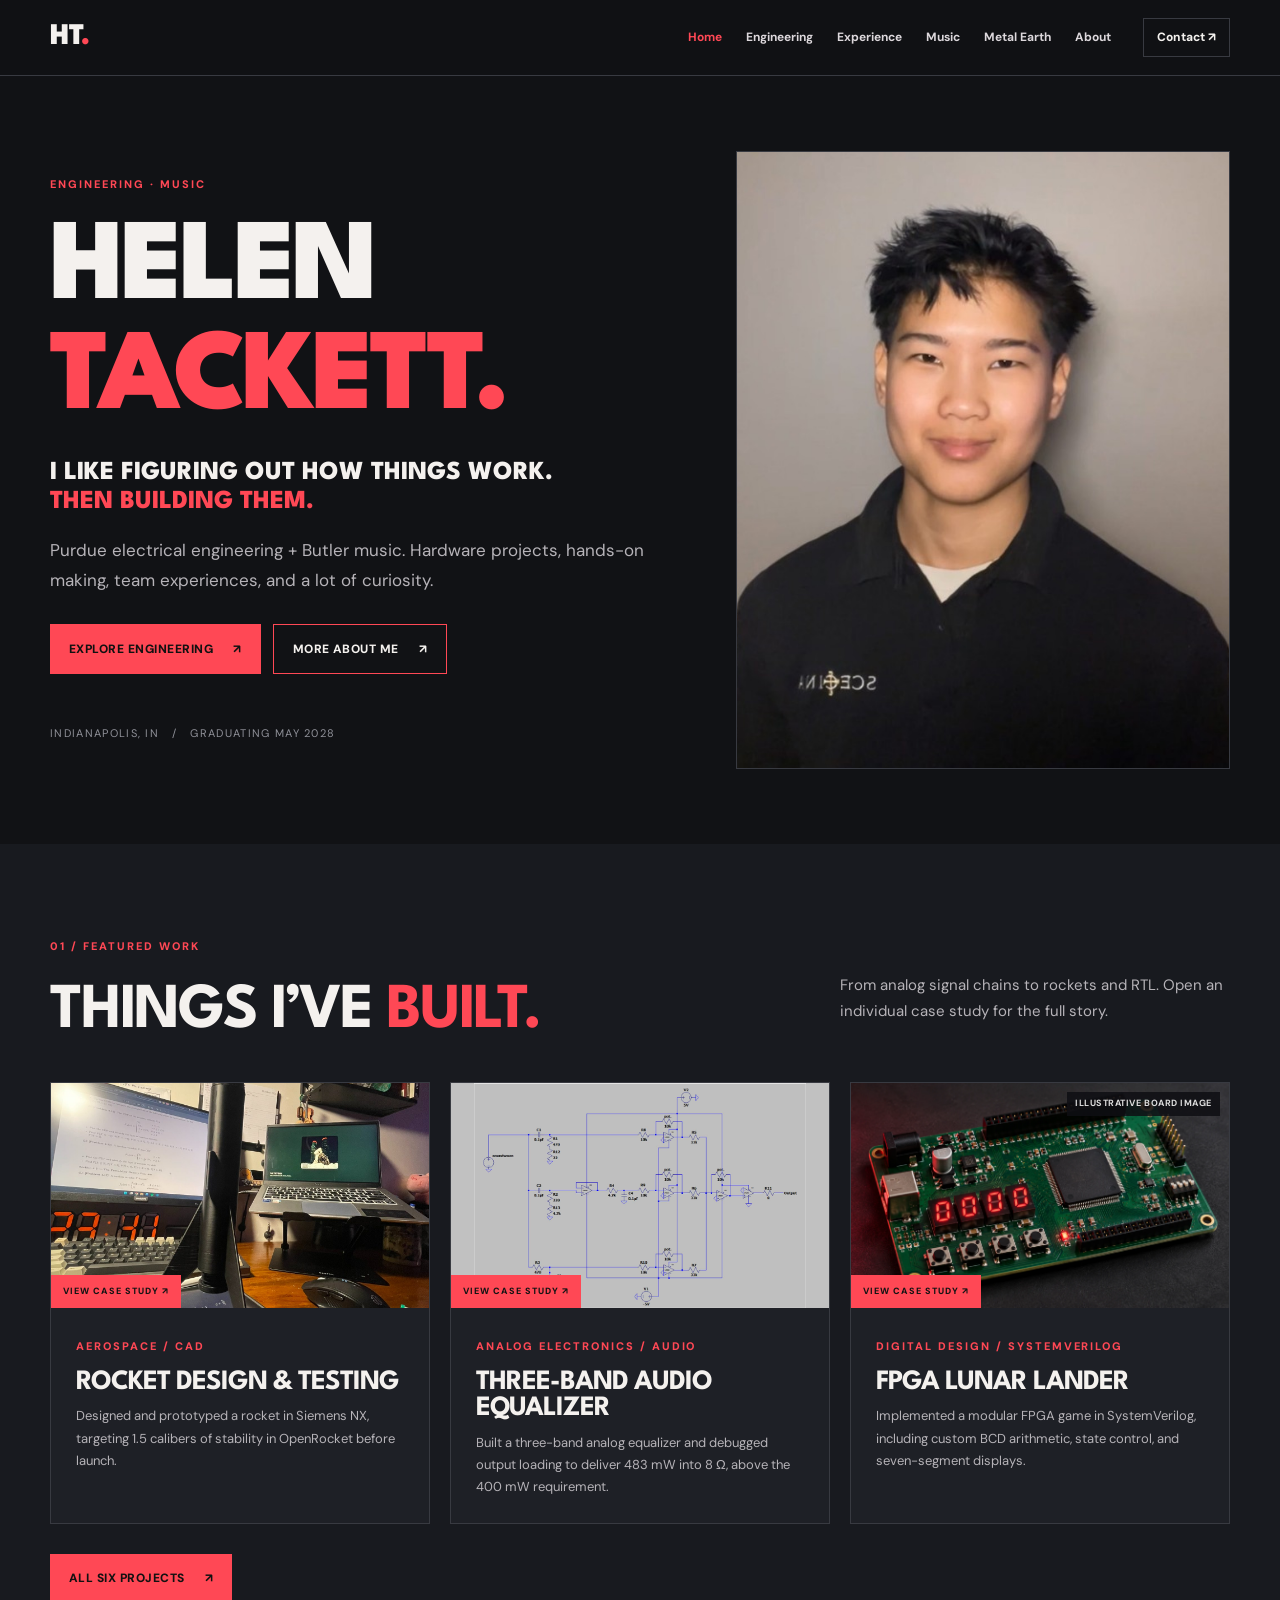
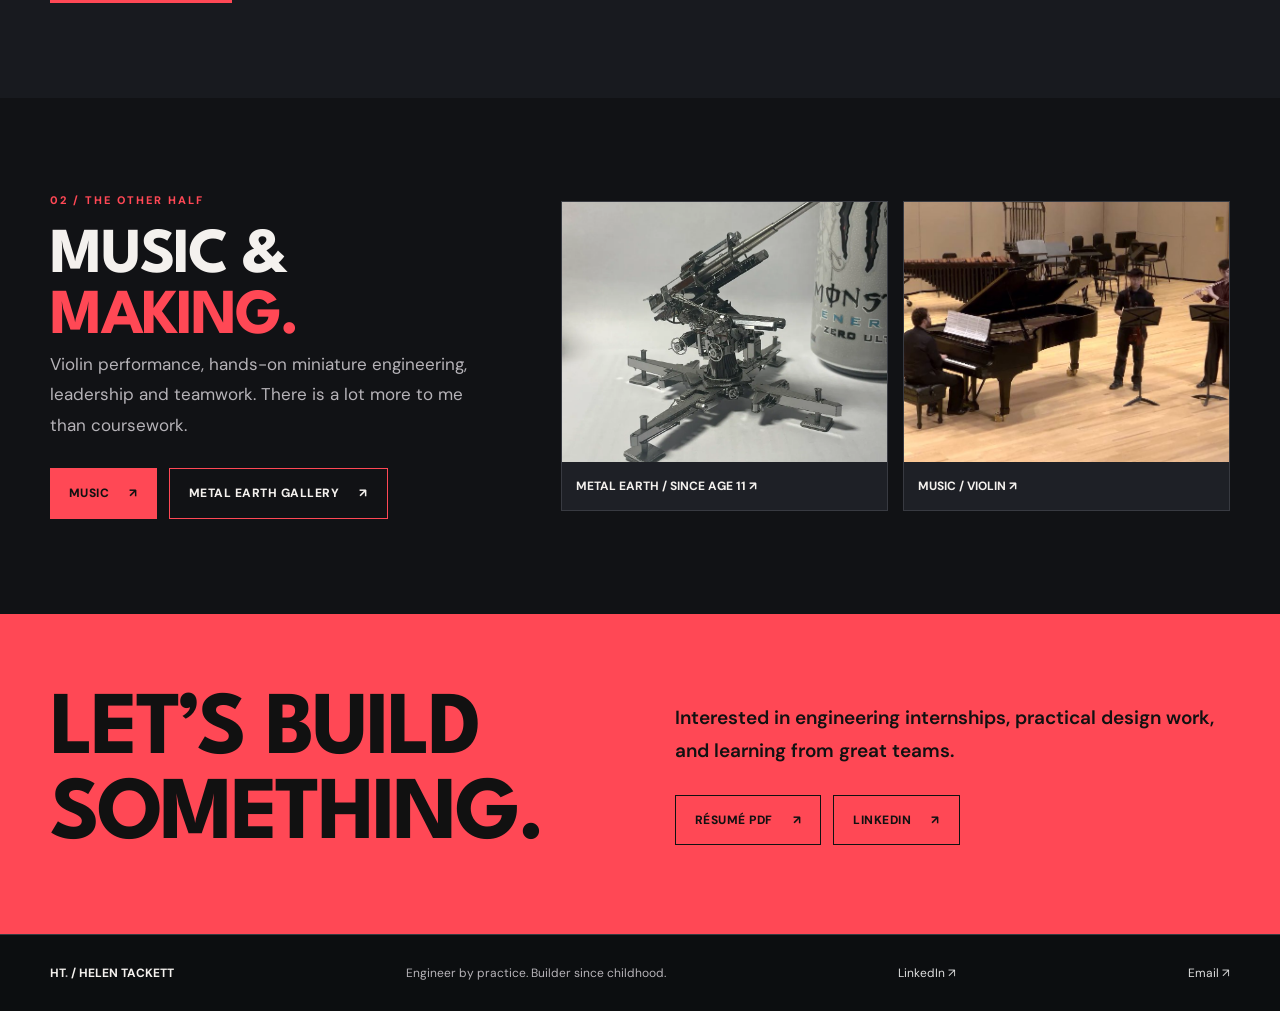
==== index.html @ 05b217dc "g" ====
<!DOCTYPE html>
<html lang="en"><head><meta charset="utf-8"/><meta content="width=device-width,initial-scale=1" name="viewport"/><meta content="#111215" name="theme-color"/><meta content="Engineering, music, and hands-on builds by Helen Tackett." name="description"/><title>Engineering &amp; Music · Helen Tackett</title><link href="assets/favicon.svg" rel="icon"/><link href="site-v9.css" rel="stylesheet"/><script defer="" src="site-v9.js"></script></head><body><a class="skip" href="#main">Skip to content</a><header class="site-header"><div class="wrap nav-row"><a class="logo" href="index.html">HT<span>.</span></a><button aria-controls="main-nav" aria-expanded="false" class="mobile-menu" type="button">Menu <span>☰</span></button><nav aria-label="Main navigation" id="main-nav"><a aria-current="page" href="index.html">Home</a><a href="projects.html">Engineering</a><a href="experience.html">Experience</a><a href="music.html">Music</a><a href="metal-earth.html">Metal Earth</a><a href="about.html">About</a></nav><a class="nav-contact" href="mailto:hftackett@gmail.com">Contact ↗</a></div></header><main id="main"><section class="hero wrap"><div><p class="kicker">ENGINEERING · MUSIC</p><h1>HELEN<br/><span>TACKETT.</span></h1><p class="hero-lede">I LIKE FIGURING OUT HOW THINGS WORK. <span>THEN BUILDING THEM.</span></p><p class="lede">Purdue electrical engineering + Butler music. Hardware projects, hands-on making, team experiences, and a lot of curiosity.</p><div class="actions"><a class="btn btn-red" href="projects.html">Explore engineering <span>↗</span></a><a class="btn btn-outline" href="about.html">More about me <span>↗</span></a></div><div class="hero-micro">INDIANAPOLIS, IN   /   GRADUATING MAY 2028</div></div><div class="hero-photo"><img alt="Portrait of Helen Tackett" loading="lazy" src="assets/portrait-v8.jpg"/></div></section><section class="section-toned"><div class="wrap section-pad"><p class="kicker">01 / FEATURED WORK</p><div class="split-heading"><h2>THINGS I’VE <span>BUILT.</span></h2><p>From analog signal chains to rockets and RTL. Open an individual case study for the full story.</p></div><div class="card-grid"><a class="project-card" href="projects/rocket.html"><div class="card-media"><img alt="Rocket design &amp; testing" loading="lazy" src="assets/rocket.jpg"/><span class="card-index">VIEW CASE STUDY ↗</span></div><div class="card-copy"><span class="eyebrow red">AEROSPACE / CAD</span><h3>Rocket design &amp; testing</h3><p>Designed and prototyped a rocket in Siemens NX, targeting 1.5 calibers of stability in OpenRocket before launch.</p></div></a><a class="project-card" href="projects/equalizer.html"><div class="card-media"><img alt="Three-band audio equalizer" loading="lazy" src="assets/equalizer-schematic.jpg"/><span class="card-index">VIEW CASE STUDY ↗</span></div><div class="card-copy"><span class="eyebrow red">ANALOG ELECTRONICS / AUDIO</span><h3>Three-band audio equalizer</h3><p>Built a three-band analog equalizer and debugged output loading to deliver 483 mW into 8 Ω, above the 400 mW requirement.</p></div></a><a class="project-card" href="projects/fpga.html"><div class="card-media"><img alt="Representative FPGA development board with seven-segment displays (illustrative image)" loading="lazy" src="assets/fpga-board-illustrative.webp"/><span class="image-credit">ILLUSTRATIVE BOARD IMAGE</span><span class="card-index">VIEW CASE STUDY ↗</span></div><div class="card-copy"><span class="eyebrow red">DIGITAL DESIGN / SYSTEMVERILOG</span><h3>FPGA Lunar Lander</h3><p>Implemented a modular FPGA game in SystemVerilog, including custom BCD arithmetic, state control, and seven-segment displays.</p></div></a></div><div class="section-cta"><a class="btn btn-red" href="projects.html">All six projects <span>↗</span></a></div></div></section><section class="wrap section-pad"><div class="section-grid"><div><p class="kicker">02 / THE OTHER HALF</p><h2>MUSIC &amp;<br/><span>MAKING.</span></h2><p class="lede">Violin performance, hands-on miniature engineering, leadership and teamwork. There is a lot more to me than coursework.</p><div class="actions"><a class="btn btn-red" href="music.html">Music <span>↗</span></a><a class="btn btn-outline" href="metal-earth.html">Metal Earth gallery <span>↗</span></a></div></div><div class="mini-tiles"><a href="metal-earth.html"><img alt="German Flak 88 miniature model" loading="lazy" src="assets/metal-earth/17.webp"/><strong>METAL EARTH / SINCE AGE 11 ↗</strong></a><a href="music.html"><img alt="Chamber music performance" loading="lazy" src="assets/chamber-music.jpg"/><strong>MUSIC / VIOLIN ↗</strong></a></div></div></section><section class="red-band"><div class="wrap red-band-inner"><h2>LET’S BUILD<br/>SOMETHING.</h2><div><p>Interested in engineering internships, practical design work, and learning from great teams.</p><div class="actions"><a class="btn btn-outline" href="assets/docs/helen-tackett-resume.pdf">Résumé PDF <span>↗</span></a><a class="btn btn-outline" href="https://www.linkedin.com/in/helen-tackett">LinkedIn <span>↗</span></a></div></div></div></section></main><footer class="footer"><div class="wrap footer-grid"><strong>HT<span class="red">.</span> / HELEN TACKETT</strong><span>Engineer by practice. Builder since childhood.</span><a href="https://www.linkedin.com/in/helen-tackett" rel="noopener" target="_blank">LinkedIn ↗</a><a href="mailto:hftackett@gmail.com">Email ↗</a></div></footer><dialog aria-label="Enlarged photograph" class="lightbox"><button aria-label="Close enlarged image" class="lightbox-close" type="button">✕</button><img alt=""/><p></p></dialog></body></html>
---- site-v9.css ----
@import url('https://fonts.googleapis.com/css2?family=DM+Sans:wght@400;500;600;700;800&family=League+Spartan:wght@600;700;800;900&display=swap');
:root{--bg:#111215;--panel:#1e2026;--panel2:#17191d;--ink:#f4f1ee;--muted:#b6b3b8;--line:#383a41;--red:#ff4855;--head:'League Spartan',Impact,'Arial Black',sans-serif;--body:'DM Sans',Arial,sans-serif;color-scheme:dark}
*{box-sizing:border-box}html{scroll-behavior:smooth;scroll-padding-top:88px}body{background:var(--bg);color:var(--ink);font:400 15px/1.7 var(--body);margin:0}button,a{font:inherit}a{color:inherit}a:focus-visible,button:focus-visible,img[data-zoom]:focus-visible{outline:2px solid var(--red);outline-offset:4px}img{max-width:100%;display:block}.wrap{width:min(1180px,calc(100% - 64px));margin:auto}.skip{position:absolute;top:-100px;left:16px;padding:12px;background:var(--red);color:#111;z-index:90}.skip:focus{top:12px}.site-header{background:#111215ed;backdrop-filter:blur(12px);border-bottom:1px solid var(--line);position:sticky;top:0;z-index:50}.nav-row{height:75px;display:flex;align-items:center;gap:32px}.logo{font:900 30px/.9 var(--head);text-decoration:none;letter-spacing:-.05em}.logo span,.red,h1 span,h2 span,.hero-lede span{color:var(--red)}nav{display:flex;gap:24px;margin-left:auto;align-items:center}nav a{font-size:12px;font-weight:700;text-decoration:none;color:#ddd8dc}nav a:hover,nav a[aria-current]{color:var(--red)}.nav-contact{font-size:12px;font-weight:800;text-decoration:none;border:1px solid var(--line);padding:8px 13px}.mobile-menu{display:none}.section-pad{padding-top:95px;padding-bottom:95px}.section-toned{background:#181a1f}.kicker,.eyebrow{color:var(--red);font-size:11px;font-weight:800;letter-spacing:.18em;line-height:1.3}.kicker{margin:0 0 20px}h1,h2,h3{font-family:var(--head);line-height:.95;letter-spacing:-.035em;margin:0;text-transform:uppercase}h1{font-size:clamp(76px,9vw,145px);font-weight:900}h2{font-size:clamp(47px,5vw,75px)}h3{font-size:26px}p{margin:0 0 18px}.lede{font-size:17px;line-height:1.8;color:var(--muted);max-width:640px}.hero{min-height:690px;display:grid;grid-template-columns:1.05fr .83fr;align-items:center;gap:60px;padding-top:75px;padding-bottom:75px}.hero h1{margin:25px 0 24px}.hero-lede{font:800 26px/1.11 var(--head);max-width:540px}.hero-photo{aspect-ratio:4/5;max-height:640px;overflow:hidden;border:1px solid var(--line);background:#25272c}.hero-photo img{width:100%;height:100%;object-fit:cover}.hero-micro{color:#8f9098;font-size:11px;letter-spacing:.12em;margin-top:50px}.actions{display:flex;flex-wrap:wrap;gap:12px;margin-top:28px}.btn{display:inline-flex;gap:20px;align-items:center;justify-content:space-between;text-decoration:none;font-weight:800;font-size:12px;padding:14px 19px;text-transform:uppercase;letter-spacing:.04em;transition:transform .2s}.btn:hover{transform:translateY(-3px)}.btn-red{background:var(--red);color:#111}.btn-outline{border:1px solid var(--red);color:var(--ink)}.split-heading{display:flex;align-items:end;justify-content:space-between;gap:40px;margin-bottom:40px}.split-heading p{max-width:390px;color:var(--muted)}.card-grid{display:grid;grid-template-columns:repeat(3,minmax(0,1fr));gap:20px}.project-card{text-decoration:none;border:1px solid var(--line);background:var(--panel);display:flex;flex-direction:column;min-width:0;transition:transform .2s,border-color .2s}.project-card:hover{transform:translateY(-4px);border-color:var(--red)}.card-media{position:relative;height:225px;background:#2b2d32;overflow:hidden}.card-media img{width:100%;height:100%;object-fit:cover}.project-card[href*="equalizer"] img{object-fit:contain;background:#c1c1c1}.card-index{position:absolute;bottom:0;left:0;background:var(--red);color:#141414;font-weight:800;font-size:9px;letter-spacing:.12em;padding:9px 12px}.card-copy{padding:25px;flex:1}.card-copy h3{font-size:28px;margin:10px 0}.card-copy p{font-size:13px;color:var(--muted);margin:0}.abstract-circuit{height:100%;display:grid;place-content:center;text-align:center;font:900 46px/.95 var(--head);letter-spacing:.1em;color:#ff4855;background:repeating-linear-gradient(45deg,#29292f,#29292f 12px,#24242a 12px,#24242a 24px)}.section-cta{margin-top:30px}.section-grid{display:grid;grid-template-columns:.8fr 1.2fr;gap:65px;align-items:center}.mini-tiles{display:grid;grid-template-columns:1fr 1fr;gap:15px}.mini-tiles a{background:var(--panel);text-decoration:none;border:1px solid var(--line)}.mini-tiles img{width:100%;height:260px;object-fit:cover}.mini-tiles strong{font-size:12px;padding:14px;display:block}.red-band{background:var(--red);color:#111}.red-band h2{font-size:clamp(60px,7vw,110px)}.red-band-inner{display:grid;grid-template-columns:1fr 1fr;align-items:center;gap:70px;padding:75px 0}.red-band .btn-outline{border-color:#111;color:#111}.red-band p{font-size:19px;font-weight:600}.footer{border-top:1px solid var(--line);background:#0c0e10;padding:28px 0}.footer-grid{display:flex;justify-content:space-between;gap:20px;flex-wrap:wrap;align-items:center;font-size:12px}.footer-grid a{text-decoration:none;color:#ddd}.footer-grid span{color:var(--muted)}.page-intro{padding-bottom:55px}.page-intro h1{margin:15px 0 20px}.two-col{display:grid;grid-template-columns:1fr 1fr;gap:75px}.experience-item{padding:24px 0;border-bottom:1px solid var(--line)}.experience-item span{font-size:11px;color:var(--red);font-weight:800}.experience-item h3{margin:12px 0}.experience-item p{color:var(--muted)}.edu{border:1px solid var(--line);padding:35px;align-self:start;background:var(--panel)}.edu-item{border-bottom:1px solid var(--line);padding:25px 0}.edu-item strong{font-size:14px}.edu-item p{margin:8px 0 2px}.edu-item span{color:var(--muted);font-size:12px}.gallery{display:grid;gap:18px;margin-top:32px}.gallery.four{grid-template-columns:repeat(4,minmax(0,1fr))}.gallery.two{grid-template-columns:repeat(2,minmax(0,1fr))}.gallery figure{margin:0;border:1px solid var(--line);background:var(--panel)}.gallery img{width:100%;height:250px;object-fit:cover}.gallery.four img{height:200px}.gallery figcaption{padding:14px;font-size:13px}.wide-photo{width:100%;height:520px;object-fit:cover}.about-portrait{width:100%;max-height:660px;object-fit:cover}.case-intro h1{font-size:clamp(48px,6.5vw,100px);margin:20px 0}.back-link,.bottom-nav a{font-size:12px;text-decoration:none;color:var(--muted);font-weight:800}.case-layout{display:grid;grid-template-columns:1.05fr .9fr;gap:65px;padding-bottom:110px}.case-cover{margin:0;border:1px solid var(--line);background:#25262a;overflow:hidden;min-height:350px}.case-cover img{width:100%;max-height:700px;object-fit:contain}.case-aside h2{font-size:55px}.fact-list{padding-left:23px;margin:32px 0}.fact-list li{margin:0 0 20px;color:#d1ced2;padding-left:6px}.resources-title{font-size:17px;margin:40px 0 15px}.resources{display:flex;flex-direction:column;gap:8px}.resource{display:flex;justify-content:space-between;gap:12px;text-decoration:none;padding:12px 15px;background:#2c2a30;font-size:12px;font-weight:700;border-left:3px solid var(--red)}.resource:hover{background:#433139}.figure-grid{display:grid;grid-template-columns:1fr 1fr;gap:15px;margin-top:20px}.detail-figure{margin:0;background:var(--panel);border:1px solid var(--line)}.detail-figure img{width:100%;height:230px;object-fit:contain}.detail-figure figcaption{font-size:12px;padding:12px}.case-video{margin-top:35px}.case-video h2{font-size:32px;margin-bottom:15px}.case-video video{width:100%;max-height:500px}.bottom-nav{display:flex;justify-content:space-between;border-top:1px solid var(--line);padding:25px 0 65px}.metal-note{color:#a7a7ac;font-size:12px;max-width:700px;border-left:3px solid var(--red);padding-left:16px;margin-top:34px}.metal-grid{display:grid;grid-template-columns:repeat(3,minmax(0,1fr));gap:20px}.metal-card{margin:0;background:var(--panel);border:1px solid var(--line);overflow:hidden}.metal-card.favorite{border-color:var(--red)}.metal-card img{width:100%;height:330px;object-fit:cover;object-position:center}.metal-card figcaption{display:flex;flex-direction:column;gap:7px;padding:17px}.metal-card strong{font:800 23px/.98 var(--head);text-transform:uppercase}.metal-card small{color:var(--red);font-size:10px;font-weight:800;letter-spacing:.05em}.metal-card figcaption a,.metal-card figcaption span{font-size:11px;color:var(--muted);text-decoration:none}.favorite-section{display:grid;grid-template-columns:.8fr 1.2fr;gap:55px;align-items:center}.fav-pair{display:grid;grid-template-columns:1fr 1fr;gap:12px}.fav-pair img{height:440px;width:100%;object-fit:cover}.text-link{color:var(--red);font-weight:700;text-decoration:none}.lightbox{padding:22px;border:1px solid var(--line);background:#18191d;color:white;max-width:min(90vw,1300px);max-height:94vh}.lightbox::backdrop{background:#000c}.lightbox img{max-height:78vh;max-width:85vw;object-fit:contain}.lightbox p{font-size:12px;margin:12px 0 0}.lightbox-close{position:absolute;right:2px;top:2px;background:var(--red);color:#111;border:0;padding:4px 12px;cursor:pointer}img[data-zoom]{cursor:zoom-in}
@media(max-width:1000px){.card-grid,.metal-grid{grid-template-columns:repeat(2,minmax(0,1fr))}.hero{gap:30px}.gallery.four{grid-template-columns:repeat(2,1fr)}nav{gap:12px}}
@media(max-width:760px){.wrap{width:calc(100% - 38px)}.nav-row{height:67px}.mobile-menu{display:block;margin-left:auto;color:#fff;background:none;border:1px solid var(--line);padding:7px 11px;font-size:12px}.nav-contact{display:none}nav{display:none;position:absolute;top:67px;left:0;right:0;background:#1a1b21;padding:25px;flex-direction:column;align-items:flex-start;gap:18px;border-bottom:1px solid var(--line)}nav.is-open{display:flex}.hero,.two-col,.section-grid,.red-band-inner,.case-layout,.favorite-section{grid-template-columns:1fr}.hero{padding-top:55px}.hero-photo{max-height:530px}.section-pad{padding-top:70px;padding-bottom:70px}.split-heading{display:block}.split-heading p{margin-top:20px}.hero h1{font-size:clamp(75px,15vw,120px)}h1{font-size:clamp(62px,13vw,100px)}.case-intro h1{font-size:clamp(48px,10vw,75px)}.case-layout{gap:35px}.gallery img{height:210px}.mini-tiles img{height:220px}}
@media(max-width:540px){.card-grid,.metal-grid,.gallery.two,.gallery.four,.mini-tiles,.figure-grid{grid-template-columns:1fr}.hero-lede{font-size:24px}.metal-card img{height:360px}.fav-pair img{height:300px}.fav-pair{grid-template-columns:1fr 1fr}.page-intro h1{font-size:clamp(50px,12vw,78px)}}
@media(prefers-reduced-motion:reduce){*,*:before,*:after{scroll-behavior:auto!important;transition:none!important}}

/* Version 10: representative FPGA image and caption */
.card-media .image-credit {position:absolute;right:9px;top:9px;background:rgba(14,15,19,.86);color:#ddd;font:700 9px/1.3 var(--body);letter-spacing:.06em;padding:6px 8px;}
.illustrative-note {color:#a9a4ab;font-size:11px;margin-top:8px;}
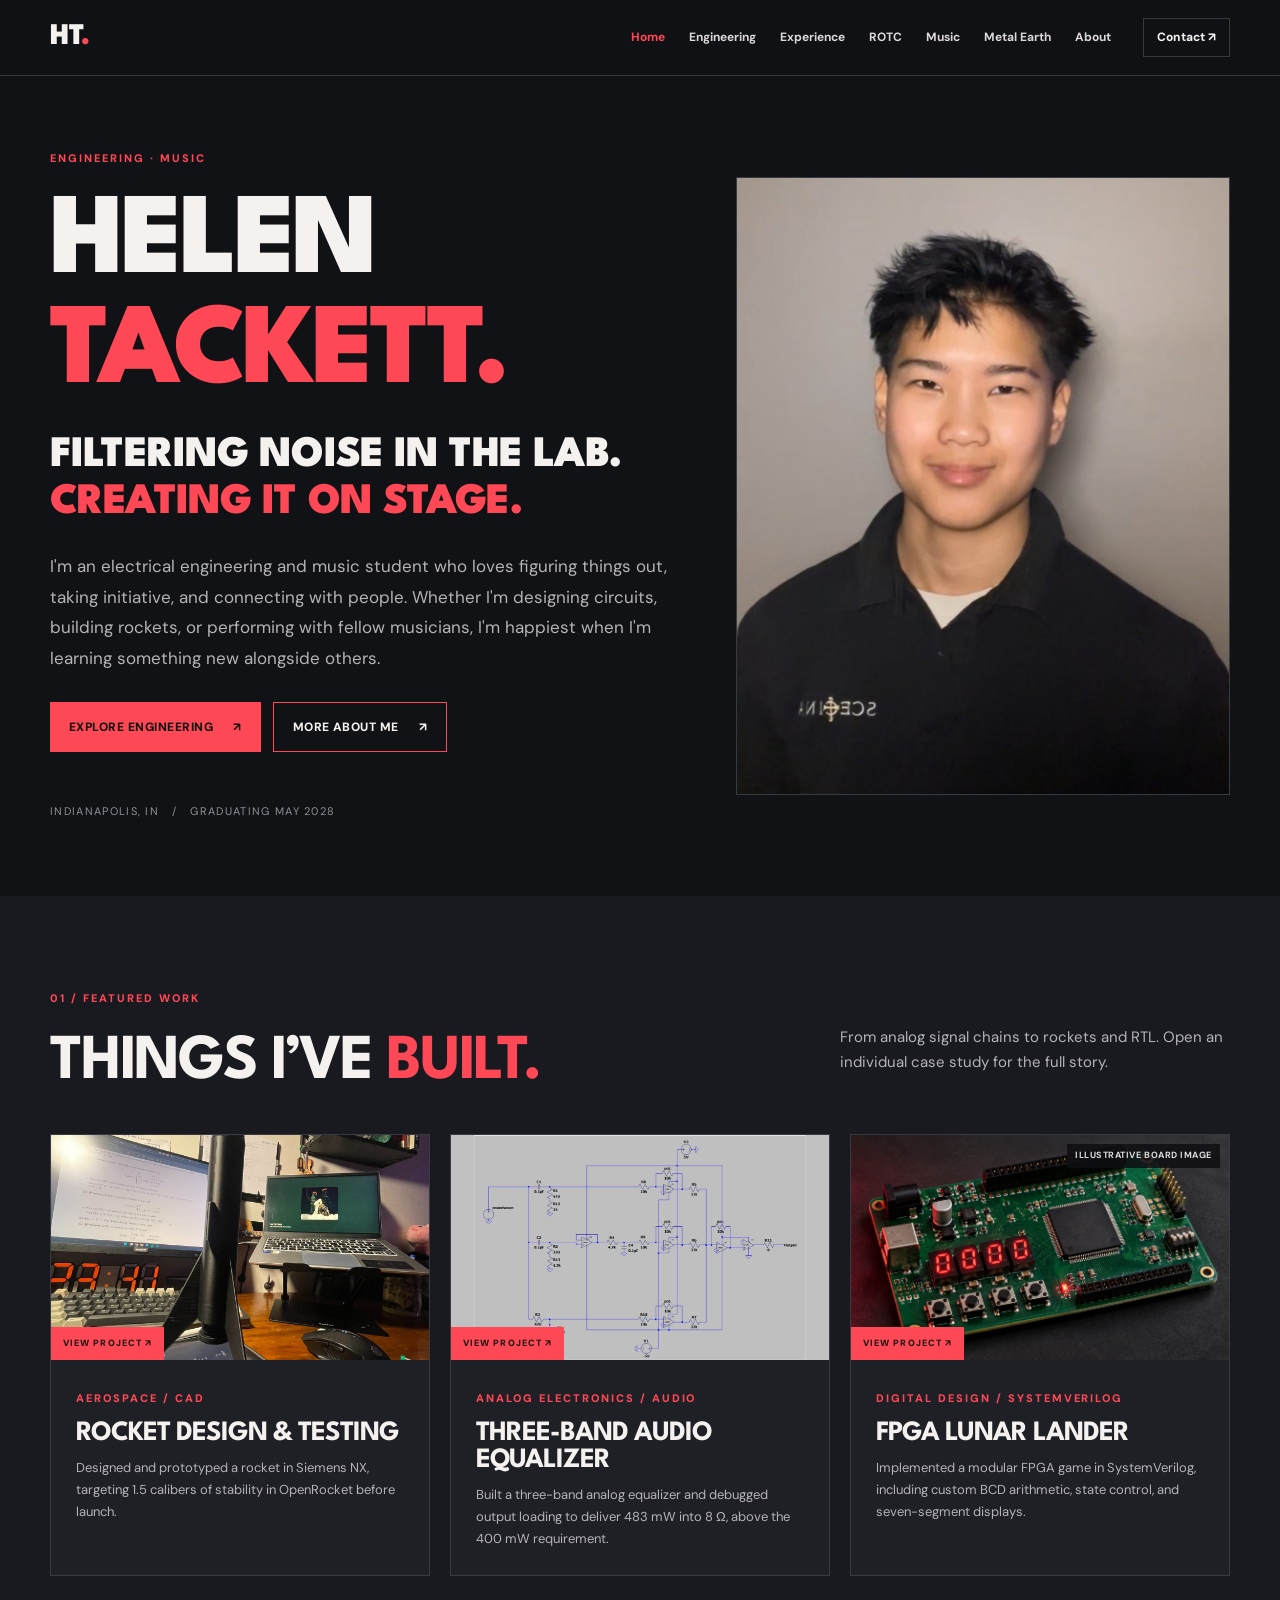
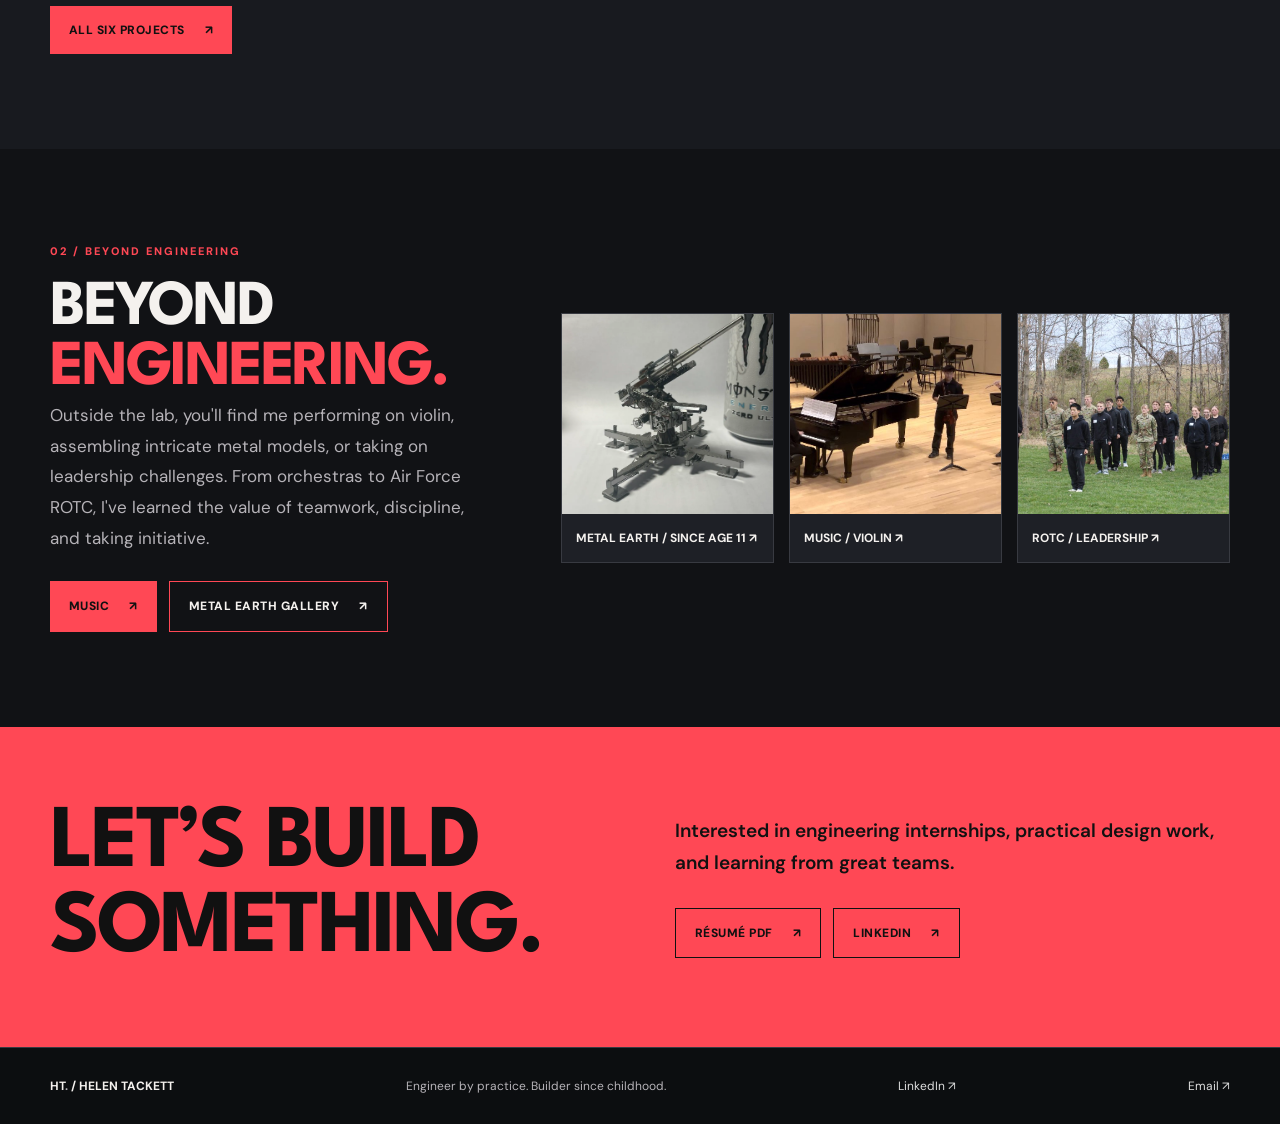
==== commit 471f6da6: "rotc" ====
--- a/index.html
+++ b/index.html
@@ -1,2 +1,11 @@
 <!DOCTYPE html>
-<html lang="en"><head><meta charset="utf-8"/><meta content="width=device-width,initial-scale=1" name="viewport"/><meta content="#111215" name="theme-color"/><meta content="Engineering, music, and hands-on builds by Helen Tackett." name="description"/><title>Engineering &amp; Music · Helen Tackett</title><link href="assets/favicon.svg" rel="icon"/><link href="site-v9.css" rel="stylesheet"/><script defer="" src="site-v9.js"></script></head><body><a class="skip" href="#main">Skip to content</a><header class="site-header"><div class="wrap nav-row"><a class="logo" href="index.html">HT<span>.</span></a><button aria-controls="main-nav" aria-expanded="false" class="mobile-menu" type="button">Menu <span>☰</span></button><nav aria-label="Main navigation" id="main-nav"><a aria-current="page" href="index.html">Home</a><a href="projects.html">Engineering</a><a href="experience.html">Experience</a><a href="music.html">Music</a><a href="metal-earth.html">Metal Earth</a><a href="about.html">About</a></nav><a class="nav-contact" href="mailto:hftackett@gmail.com">Contact ↗</a></div></header><main id="main"><section class="hero wrap"><div><p class="kicker">ENGINEERING · MUSIC</p><h1>HELEN<br/><span>TACKETT.</span></h1><p class="hero-lede">I LIKE FIGURING OUT HOW THINGS WORK. <span>THEN BUILDING THEM.</span></p><p class="lede">Purdue electrical engineering + Butler music. Hardware projects, hands-on making, team experiences, and a lot of curiosity.</p><div class="actions"><a class="btn btn-red" href="projects.html">Explore engineering <span>↗</span></a><a class="btn btn-outline" href="about.html">More about me <span>↗</span></a></div><div class="hero-micro">INDIANAPOLIS, IN   /   GRADUATING MAY 2028</div></div><div class="hero-photo"><img alt="Portrait of Helen Tackett" loading="lazy" src="assets/portrait-v8.jpg"/></div></section><section class="section-toned"><div class="wrap section-pad"><p class="kicker">01 / FEATURED WORK</p><div class="split-heading"><h2>THINGS I’VE <span>BUILT.</span></h2><p>From analog signal chains to rockets and RTL. Open an individual case study for the full story.</p></div><div class="card-grid"><a class="project-card" href="projects/rocket.html"><div class="card-media"><img alt="Rocket design &amp; testing" loading="lazy" src="assets/rocket.jpg"/><span class="card-index">VIEW CASE STUDY ↗</span></div><div class="card-copy"><span class="eyebrow red">AEROSPACE / CAD</span><h3>Rocket design &amp; testing</h3><p>Designed and prototyped a rocket in Siemens NX, targeting 1.5 calibers of stability in OpenRocket before launch.</p></div></a><a class="project-card" href="projects/equalizer.html"><div class="card-media"><img alt="Three-band audio equalizer" loading="lazy" src="assets/equalizer-schematic.jpg"/><span class="card-index">VIEW CASE STUDY ↗</span></div><div class="card-copy"><span class="eyebrow red">ANALOG ELECTRONICS / AUDIO</span><h3>Three-band audio equalizer</h3><p>Built a three-band analog equalizer and debugged output loading to deliver 483 mW into 8 Ω, above the 400 mW requirement.</p></div></a><a class="project-card" href="projects/fpga.html"><div class="card-media"><img alt="Representative FPGA development board with seven-segment displays (illustrative image)" loading="lazy" src="assets/fpga-board-illustrative.webp"/><span class="image-credit">ILLUSTRATIVE BOARD IMAGE</span><span class="card-index">VIEW CASE STUDY ↗</span></div><div class="card-copy"><span class="eyebrow red">DIGITAL DESIGN / SYSTEMVERILOG</span><h3>FPGA Lunar Lander</h3><p>Implemented a modular FPGA game in SystemVerilog, including custom BCD arithmetic, state control, and seven-segment displays.</p></div></a></div><div class="section-cta"><a class="btn btn-red" href="projects.html">All six projects <span>↗</span></a></div></div></section><section class="wrap section-pad"><div class="section-grid"><div><p class="kicker">02 / THE OTHER HALF</p><h2>MUSIC &amp;<br/><span>MAKING.</span></h2><p class="lede">Violin performance, hands-on miniature engineering, leadership and teamwork. There is a lot more to me than coursework.</p><div class="actions"><a class="btn btn-red" href="music.html">Music <span>↗</span></a><a class="btn btn-outline" href="metal-earth.html">Metal Earth gallery <span>↗</span></a></div></div><div class="mini-tiles"><a href="metal-earth.html"><img alt="German Flak 88 miniature model" loading="lazy" src="assets/metal-earth/17.webp"/><strong>METAL EARTH / SINCE AGE 11 ↗</strong></a><a href="music.html"><img alt="Chamber music performance" loading="lazy" src="assets/chamber-music.jpg"/><strong>MUSIC / VIOLIN ↗</strong></a></div></div></section><section class="red-band"><div class="wrap red-band-inner"><h2>LET’S BUILD<br/>SOMETHING.</h2><div><p>Interested in engineering internships, practical design work, and learning from great teams.</p><div class="actions"><a class="btn btn-outline" href="assets/docs/helen-tackett-resume.pdf">Résumé PDF <span>↗</span></a><a class="btn btn-outline" href="https://www.linkedin.com/in/helen-tackett">LinkedIn <span>↗</span></a></div></div></div></section></main><footer class="footer"><div class="wrap footer-grid"><strong>HT<span class="red">.</span> / HELEN TACKETT</strong><span>Engineer by practice. Builder since childhood.</span><a href="https://www.linkedin.com/in/helen-tackett" rel="noopener" target="_blank">LinkedIn ↗</a><a href="mailto:hftackett@gmail.com">Email ↗</a></div></footer><dialog aria-label="Enlarged photograph" class="lightbox"><button aria-label="Close enlarged image" class="lightbox-close" type="button">✕</button><img alt=""/><p></p></dialog></body></html>+
+<html lang="en"><head><meta charset="utf-8"/><meta content="width=device-width,initial-scale=1" name="viewport"/><meta content="#111215" name="theme-color"/><meta content="Engineering, music, and hands-on builds by Helen Tackett." name="description"/><title>Engineering &amp; Music · Helen Tackett</title><link href="assets/favicon.svg" rel="icon"/><link href="site-v9.css" rel="stylesheet"/><script defer="" src="site-v9.js"></script><style>
+.hero-tagline{font:900 clamp(27px,3.4vw,46px)/1.08 var(--head);letter-spacing:-.02em;margin:22px 0 24px;text-transform:uppercase;max-width:680px}
+.hero-tagline span{color:var(--red)}
+.mini-tiles{grid-template-columns:repeat(3,minmax(0,1fr))}
+.mini-tiles a{min-width:0}
+.mini-tiles img{height:200px}
+@media(max-width:850px){.mini-tiles{grid-template-columns:repeat(2,minmax(0,1fr))}.hero-tagline{font-size:clamp(26px,5vw,40px)}}
+@media(max-width:550px){.mini-tiles{grid-template-columns:1fr}.mini-tiles img{height:240px}}
+</style></head><body><a class="skip" href="#main">Skip to content</a><header class="site-header"><div class="wrap nav-row"><a class="logo" href="index.html">HT<span>.</span></a><button aria-controls="main-nav" aria-expanded="false" class="mobile-menu" type="button">Menu <span>☰</span></button><nav aria-label="Main navigation" id="main-nav"><a aria-current="page" href="index.html">Home</a><a href="projects.html">Engineering</a><a href="experience.html">Experience</a><a href="rotc.html">ROTC</a><a href="music.html">Music</a><a href="metal-earth.html">Metal Earth</a><a href="about.html">About</a></nav><a class="nav-contact" href="mailto:hftackett@gmail.com">Contact ↗</a></div></header><main id="main"><section class="hero wrap"><div><p class="kicker">ENGINEERING · MUSIC</p><h1>HELEN<br/><span>TACKETT.</span></h1><h2 class="hero-tagline">FILTERING NOISE IN THE LAB.<br/><span>CREATING IT ON STAGE.</span></h2><p class="lede">I'm an electrical engineering and music student who loves figuring things out, taking initiative, and connecting with people. Whether I'm designing circuits, building rockets, or performing with fellow musicians, I'm happiest when I'm learning something new alongside others.</p><div class="actions"><a class="btn btn-red" href="projects.html">Explore engineering <span>↗</span></a><a class="btn btn-outline" href="about.html">More about me <span>↗</span></a></div><div class="hero-micro">INDIANAPOLIS, IN   /   GRADUATING MAY 2028</div></div><div class="hero-photo"><img alt="Portrait of Helen Tackett" loading="lazy" src="assets/portrait-v8.jpg"/></div></section><section class="section-toned"><div class="wrap section-pad"><p class="kicker">01 / FEATURED WORK</p><div class="split-heading"><h2>THINGS I’VE <span>BUILT.</span></h2><p>From analog signal chains to rockets and RTL. Open an individual case study for the full story.</p></div><div class="card-grid"><a class="project-card" href="projects/rocket.html"><div class="card-media"><img alt="Rocket design &amp; testing" loading="lazy" src="assets/rocket.jpg"/><span class="card-index">VIEW PROJECT ↗</span></div><div class="card-copy"><span class="eyebrow red">AEROSPACE / CAD</span><h3>Rocket design &amp; testing</h3><p>Designed and prototyped a rocket in Siemens NX, targeting 1.5 calibers of stability in OpenRocket before launch.</p></div></a><a class="project-card" href="projects/equalizer.html"><div class="card-media"><img alt="Three-band audio equalizer" loading="lazy" src="assets/equalizer-schematic.jpg"/><span class="card-index">VIEW PROJECT ↗</span></div><div class="card-copy"><span class="eyebrow red">ANALOG ELECTRONICS / AUDIO</span><h3>Three-band audio equalizer</h3><p>Built a three-band analog equalizer and debugged output loading to deliver 483 mW into 8 Ω, above the 400 mW requirement.</p></div></a><a class="project-card" href="projects/fpga.html"><div class="card-media"><img alt="Representative FPGA development board with seven-segment displays (illustrative image)" loading="lazy" src="assets/fpga-board-illustrative.webp"/><span class="image-credit">ILLUSTRATIVE BOARD IMAGE</span><span class="card-index">VIEW PROJECT ↗</span></div><div class="card-copy"><span class="eyebrow red">DIGITAL DESIGN / SYSTEMVERILOG</span><h3>FPGA Lunar Lander</h3><p>Implemented a modular FPGA game in SystemVerilog, including custom BCD arithmetic, state control, and seven-segment displays.</p></div></a></div><div class="section-cta"><a class="btn btn-red" href="projects.html">All six projects <span>↗</span></a></div></div></section><section class="wrap section-pad"><div class="section-grid"><div><p class="kicker">02 / BEYOND ENGINEERING</p><h2>BEYOND<br/><span>ENGINEERING.</span></h2><p class="lede">Outside the lab, you'll find me performing on violin, assembling intricate metal models, or taking on leadership challenges. From orchestras to Air Force ROTC, I've learned the value of teamwork, discipline, and taking initiative.</p><div class="actions"><a class="btn btn-red" href="music.html">Music <span>↗</span></a><a class="btn btn-outline" href="metal-earth.html">Metal Earth gallery <span>↗</span></a></div></div><div class="mini-tiles"><a href="metal-earth.html"><img alt="German Flak 88 miniature model" loading="lazy" src="assets/metal-earth/17.webp"/><strong>METAL EARTH / SINCE AGE 11 ↗</strong></a><a href="music.html"><img alt="Chamber music performance" loading="lazy" src="assets/chamber-music.jpg"/><strong>MUSIC / VIOLIN ↗</strong></a><a href="rotc.html"><img alt="Flight commander training with fellow AFROTC cadets" loading="lazy" src="assets/rotc-field.jpg"/><strong>ROTC / LEADERSHIP ↗</strong></a></div></div></section><section class="red-band"><div class="wrap red-band-inner"><h2>LET’S BUILD<br/>SOMETHING.</h2><div><p>Interested in engineering internships, practical design work, and learning from great teams.</p><div class="actions"><a class="btn btn-outline" href="assets/docs/helen-tackett-resume.pdf">Résumé PDF <span>↗</span></a><a class="btn btn-outline" href="https://www.linkedin.com/in/helen-tackett">LinkedIn <span>↗</span></a></div></div></div></section></main><footer class="footer"><div class="wrap footer-grid"><strong>HT<span class="red">.</span> / HELEN TACKETT</strong><span>Engineer by practice. Builder since childhood.</span><a href="https://www.linkedin.com/in/helen-tackett" rel="noopener" target="_blank">LinkedIn ↗</a><a href="mailto:hftackett@gmail.com">Email ↗</a></div></footer><dialog aria-label="Enlarged photograph" class="lightbox"><button aria-label="Close enlarged image" class="lightbox-close" type="button">✕</button><img alt=""/><p></p></dialog></body></html>
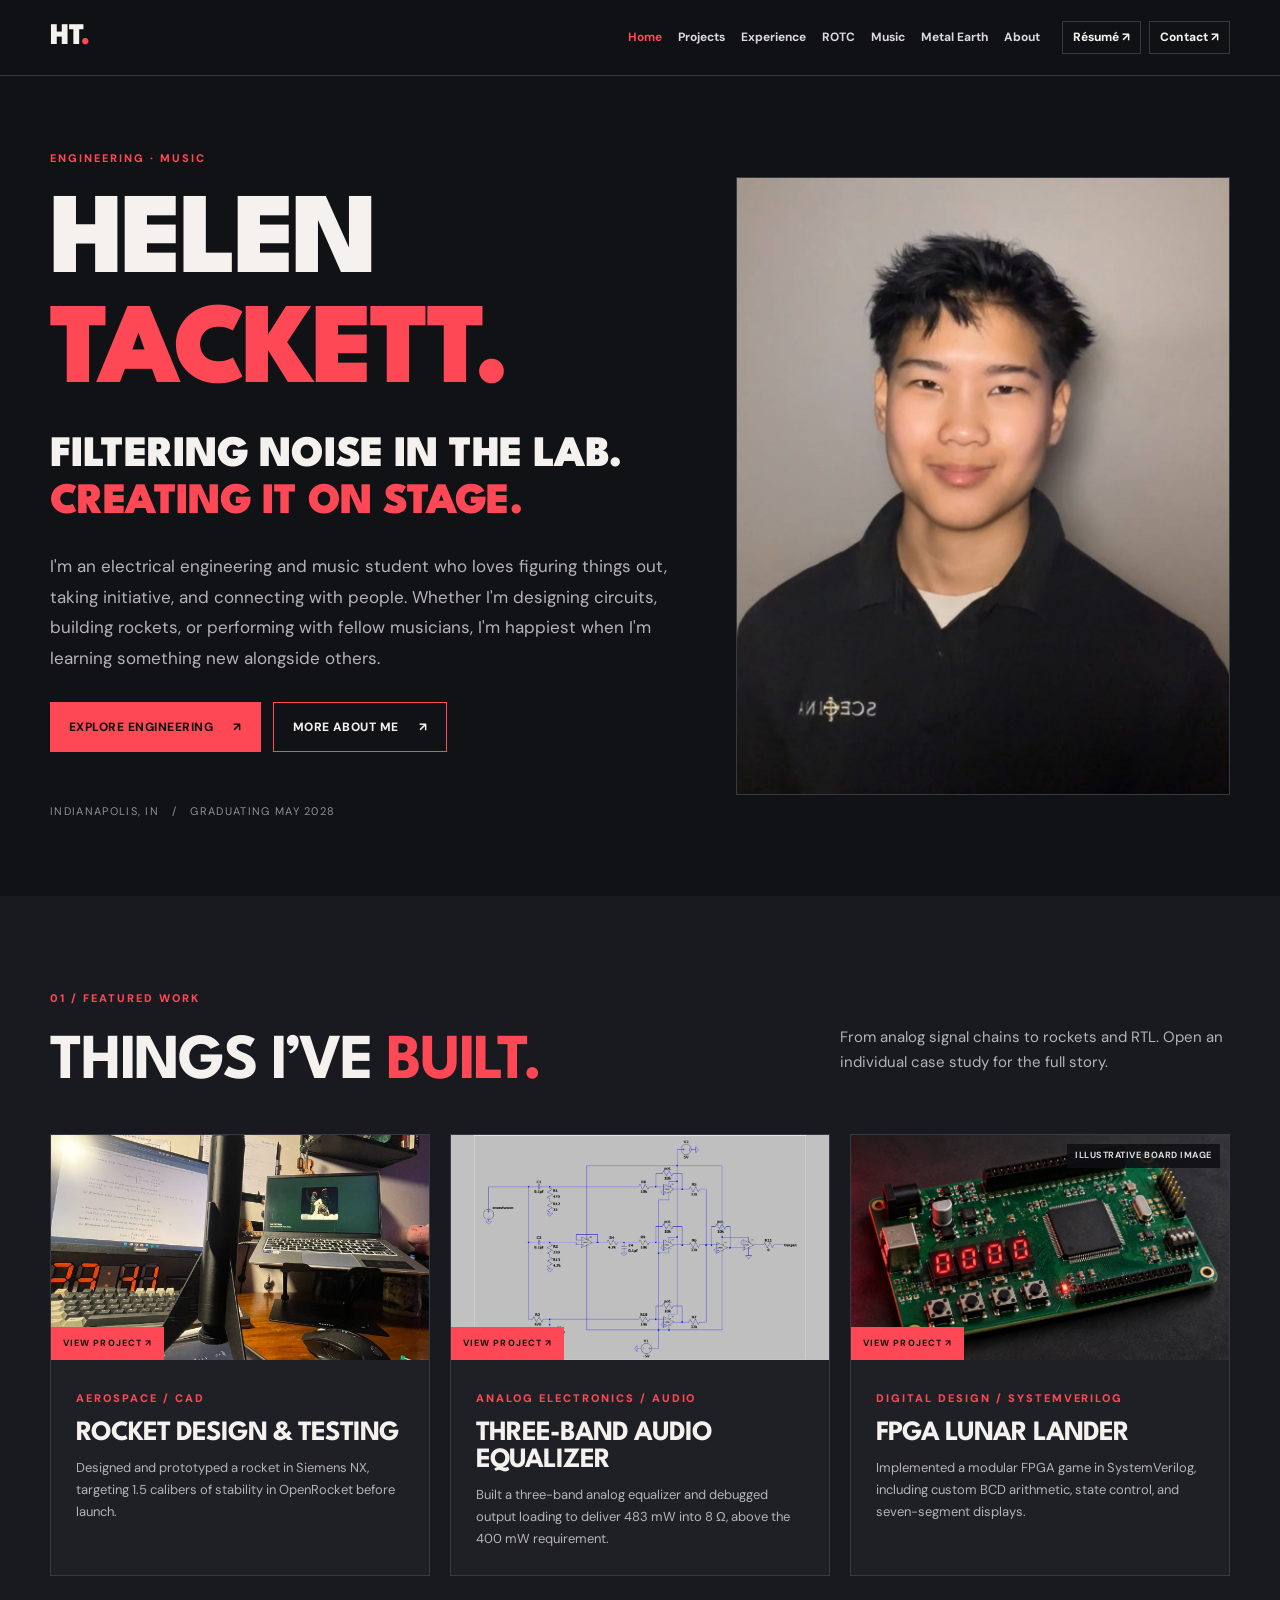
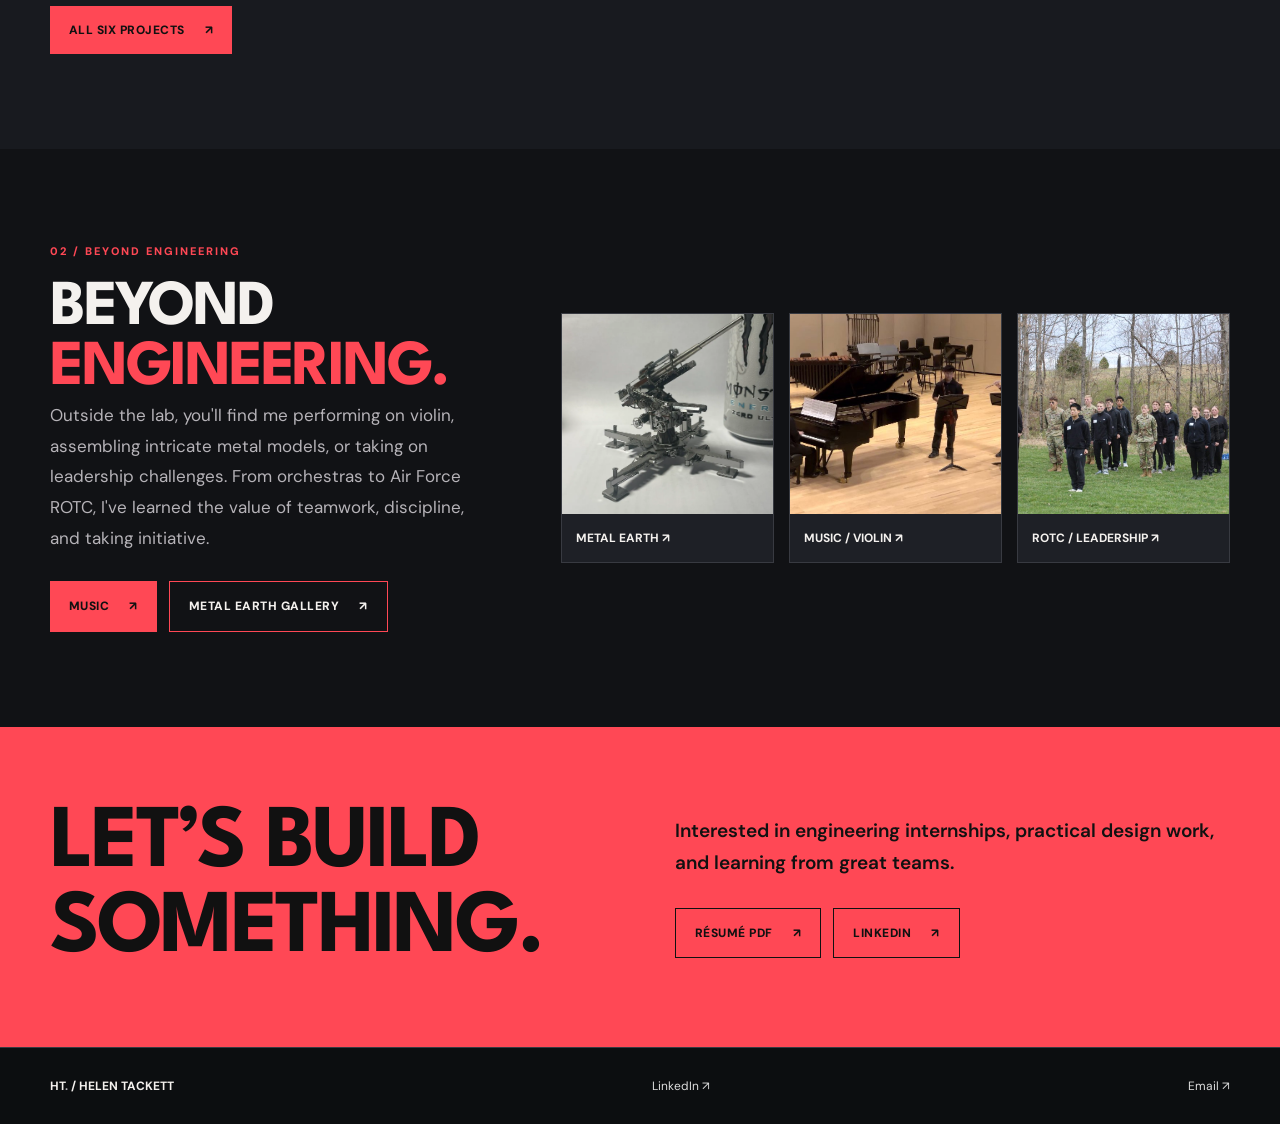
==== commit df23c5a3: "Update index.html" ====
--- a/index.html
+++ b/index.html
@@ -8,4 +8,4 @@
 .mini-tiles img{height:200px}
 @media(max-width:850px){.mini-tiles{grid-template-columns:repeat(2,minmax(0,1fr))}.hero-tagline{font-size:clamp(26px,5vw,40px)}}
 @media(max-width:550px){.mini-tiles{grid-template-columns:1fr}.mini-tiles img{height:240px}}
-</style></head><body><a class="skip" href="#main">Skip to content</a><header class="site-header"><div class="wrap nav-row"><a class="logo" href="index.html">HT<span>.</span></a><button aria-controls="main-nav" aria-expanded="false" class="mobile-menu" type="button">Menu <span>☰</span></button><nav aria-label="Main navigation" id="main-nav"><a aria-current="page" href="index.html">Home</a><a href="projects.html">Engineering</a><a href="experience.html">Experience</a><a href="rotc.html">ROTC</a><a href="music.html">Music</a><a href="metal-earth.html">Metal Earth</a><a href="about.html">About</a></nav><a class="nav-contact" href="mailto:hftackett@gmail.com">Contact ↗</a></div></header><main id="main"><section class="hero wrap"><div><p class="kicker">ENGINEERING · MUSIC</p><h1>HELEN<br/><span>TACKETT.</span></h1><h2 class="hero-tagline">FILTERING NOISE IN THE LAB.<br/><span>CREATING IT ON STAGE.</span></h2><p class="lede">I'm an electrical engineering and music student who loves figuring things out, taking initiative, and connecting with people. Whether I'm designing circuits, building rockets, or performing with fellow musicians, I'm happiest when I'm learning something new alongside others.</p><div class="actions"><a class="btn btn-red" href="projects.html">Explore engineering <span>↗</span></a><a class="btn btn-outline" href="about.html">More about me <span>↗</span></a></div><div class="hero-micro">INDIANAPOLIS, IN   /   GRADUATING MAY 2028</div></div><div class="hero-photo"><img alt="Portrait of Helen Tackett" loading="lazy" src="assets/portrait-v8.jpg"/></div></section><section class="section-toned"><div class="wrap section-pad"><p class="kicker">01 / FEATURED WORK</p><div class="split-heading"><h2>THINGS I’VE <span>BUILT.</span></h2><p>From analog signal chains to rockets and RTL. Open an individual case study for the full story.</p></div><div class="card-grid"><a class="project-card" href="projects/rocket.html"><div class="card-media"><img alt="Rocket design &amp; testing" loading="lazy" src="assets/rocket.jpg"/><span class="card-index">VIEW PROJECT ↗</span></div><div class="card-copy"><span class="eyebrow red">AEROSPACE / CAD</span><h3>Rocket design &amp; testing</h3><p>Designed and prototyped a rocket in Siemens NX, targeting 1.5 calibers of stability in OpenRocket before launch.</p></div></a><a class="project-card" href="projects/equalizer.html"><div class="card-media"><img alt="Three-band audio equalizer" loading="lazy" src="assets/equalizer-schematic.jpg"/><span class="card-index">VIEW PROJECT ↗</span></div><div class="card-copy"><span class="eyebrow red">ANALOG ELECTRONICS / AUDIO</span><h3>Three-band audio equalizer</h3><p>Built a three-band analog equalizer and debugged output loading to deliver 483 mW into 8 Ω, above the 400 mW requirement.</p></div></a><a class="project-card" href="projects/fpga.html"><div class="card-media"><img alt="Representative FPGA development board with seven-segment displays (illustrative image)" loading="lazy" src="assets/fpga-board-illustrative.webp"/><span class="image-credit">ILLUSTRATIVE BOARD IMAGE</span><span class="card-index">VIEW PROJECT ↗</span></div><div class="card-copy"><span class="eyebrow red">DIGITAL DESIGN / SYSTEMVERILOG</span><h3>FPGA Lunar Lander</h3><p>Implemented a modular FPGA game in SystemVerilog, including custom BCD arithmetic, state control, and seven-segment displays.</p></div></a></div><div class="section-cta"><a class="btn btn-red" href="projects.html">All six projects <span>↗</span></a></div></div></section><section class="wrap section-pad"><div class="section-grid"><div><p class="kicker">02 / BEYOND ENGINEERING</p><h2>BEYOND<br/><span>ENGINEERING.</span></h2><p class="lede">Outside the lab, you'll find me performing on violin, assembling intricate metal models, or taking on leadership challenges. From orchestras to Air Force ROTC, I've learned the value of teamwork, discipline, and taking initiative.</p><div class="actions"><a class="btn btn-red" href="music.html">Music <span>↗</span></a><a class="btn btn-outline" href="metal-earth.html">Metal Earth gallery <span>↗</span></a></div></div><div class="mini-tiles"><a href="metal-earth.html"><img alt="German Flak 88 miniature model" loading="lazy" src="assets/metal-earth/17.webp"/><strong>METAL EARTH / SINCE AGE 11 ↗</strong></a><a href="music.html"><img alt="Chamber music performance" loading="lazy" src="assets/chamber-music.jpg"/><strong>MUSIC / VIOLIN ↗</strong></a><a href="rotc.html"><img alt="Flight commander training with fellow AFROTC cadets" loading="lazy" src="assets/rotc-field.jpg"/><strong>ROTC / LEADERSHIP ↗</strong></a></div></div></section><section class="red-band"><div class="wrap red-band-inner"><h2>LET’S BUILD<br/>SOMETHING.</h2><div><p>Interested in engineering internships, practical design work, and learning from great teams.</p><div class="actions"><a class="btn btn-outline" href="assets/docs/helen-tackett-resume.pdf">Résumé PDF <span>↗</span></a><a class="btn btn-outline" href="https://www.linkedin.com/in/helen-tackett">LinkedIn <span>↗</span></a></div></div></div></section></main><footer class="footer"><div class="wrap footer-grid"><strong>HT<span class="red">.</span> / HELEN TACKETT</strong><span>Engineer by practice. Builder since childhood.</span><a href="https://www.linkedin.com/in/helen-tackett" rel="noopener" target="_blank">LinkedIn ↗</a><a href="mailto:hftackett@gmail.com">Email ↗</a></div></footer><dialog aria-label="Enlarged photograph" class="lightbox"><button aria-label="Close enlarged image" class="lightbox-close" type="button">✕</button><img alt=""/><p></p></dialog></body></html>+</style></head><body><a class="skip" href="#main">Skip to content</a><header class="site-header"><div class="wrap nav-row"><a class="logo" href="index.html">HT<span>.</span></a><button aria-controls="main-nav" aria-expanded="false" class="mobile-menu" type="button">Menu <span>☰</span></button><nav aria-label="Main navigation" id="main-nav"><a aria-current="page" href="index.html">Home</a><a href="projects.html">Engineering</a><a href="experience.html">Experience</a><a href="rotc.html">ROTC</a><a href="music.html">Music</a><a href="metal-earth.html">Metal Earth</a><a href="about.html">About</a></nav><a class="nav-contact" href="mailto:hftackett@gmail.com">Contact ↗</a></div></header><main id="main"><section class="hero wrap"><div><p class="kicker">ENGINEERING · MUSIC</p><h1>HELEN<br/><span>TACKETT.</span></h1><h2 class="hero-tagline">FILTERING NOISE IN THE LAB.<br/><span>CREATING IT ON STAGE.</span></h2><p class="lede">I'm an electrical engineering and music student who loves figuring things out, taking initiative, and connecting with people. Whether I'm designing circuits, building rockets, or performing with fellow musicians, I'm happiest when I'm learning something new alongside others.</p><div class="actions"><a class="btn btn-red" href="projects.html">Explore engineering <span>↗</span></a><a class="btn btn-outline" href="about.html">More about me <span>↗</span></a></div><div class="hero-micro">INDIANAPOLIS, IN   /   GRADUATING MAY 2028</div></div><div class="hero-photo"><img alt="Portrait of Helen Tackett" loading="lazy" src="assets/portrait-v8.jpg"/></div></section><section class="section-toned"><div class="wrap section-pad"><p class="kicker">01 / FEATURED WORK</p><div class="split-heading"><h2>THINGS I’VE <span>BUILT.</span></h2><p>From analog signal chains to rockets and RTL. Open an individual case study for the full story.</p></div><div class="card-grid"><a class="project-card" href="projects/rocket.html"><div class="card-media"><img alt="Rocket design &amp; testing" loading="lazy" src="assets/rocket.jpg"/><span class="card-index">VIEW PROJECT ↗</span></div><div class="card-copy"><span class="eyebrow red">AEROSPACE / CAD</span><h3>Rocket design &amp; testing</h3><p>Designed and prototyped a rocket in Siemens NX, targeting 1.5 calibers of stability in OpenRocket before launch.</p></div></a><a class="project-card" href="projects/equalizer.html"><div class="card-media"><img alt="Three-band audio equalizer" loading="lazy" src="assets/equalizer-schematic.jpg"/><span class="card-index">VIEW PROJECT ↗</span></div><div class="card-copy"><span class="eyebrow red">ANALOG ELECTRONICS / AUDIO</span><h3>Three-band audio equalizer</h3><p>Built a three-band analog equalizer and debugged output loading to deliver 483 mW into 8 Ω, above the 400 mW requirement.</p></div></a><a class="project-card" href="projects/fpga.html"><div class="card-media"><img alt="Representative FPGA development board with seven-segment displays (illustrative image)" loading="lazy" src="assets/fpga-board-illustrative.webp"/><span class="image-credit">ILLUSTRATIVE BOARD IMAGE</span><span class="card-index">VIEW PROJECT ↗</span></div><div class="card-copy"><span class="eyebrow red">DIGITAL DESIGN / SYSTEMVERILOG</span><h3>FPGA Lunar Lander</h3><p>Implemented a modular FPGA game in SystemVerilog, including custom BCD arithmetic, state control, and seven-segment displays.</p></div></a></div><div class="section-cta"><a class="btn btn-red" href="projects.html">All six projects <span>↗</span></a></div></div></section><section class="wrap section-pad"><div class="section-grid"><div><p class="kicker">02 / BEYOND ENGINEERING</p><h2>BEYOND<br/><span>ENGINEERING.</span></h2><p class="lede">Outside the lab, you'll find me performing on violin, assembling intricate metal models, or taking on leadership challenges. From orchestras to Air Force ROTC, I've learned the value of teamwork, discipline, and taking initiative.</p><div class="actions"><a class="btn btn-red" href="music.html">Music <span>↗</span></a><a class="btn btn-outline" href="metal-earth.html">Metal Earth gallery <span>↗</span></a></div></div><div class="mini-tiles"><a href="metal-earth.html"><img alt="German Flak 88 miniature model" loading="lazy" src="assets/metal-earth/17.webp"/><strong>METAL EARTH ↗</strong></a><a href="music.html"><img alt="Chamber music performance" loading="lazy" src="assets/chamber-music.jpg"/><strong>MUSIC / VIOLIN ↗</strong></a><a href="rotc.html"><img alt="Flight commander training with fellow AFROTC cadets" loading="lazy" src="assets/rotc-field.jpg"/><strong>ROTC / LEADERSHIP ↗</strong></a></div></div></section><section class="red-band"><div class="wrap red-band-inner"><h2>LET’S BUILD<br/>SOMETHING.</h2><div><p>Interested in engineering internships, practical design work, and learning from great teams.</p><div class="actions"><a class="btn btn-outline" href="assets/docs/helen-tackett-resume.pdf">Résumé PDF <span>↗</span></a><a class="btn btn-outline" href="https://www.linkedin.com/in/helen-tackett">LinkedIn <span>↗</span></a></div></div></div></section></main><footer class="footer"><div class="wrap footer-grid"><strong>HT<span class="red">.</span> / HELEN TACKETT</strong><span>Engineer by practice. Builder since childhood.</span><a href="https://www.linkedin.com/in/helen-tackett" rel="noopener" target="_blank">LinkedIn ↗</a><a href="mailto:hftackett@gmail.com">Email ↗</a></div></footer><dialog aria-label="Enlarged photograph" class="lightbox"><button aria-label="Close enlarged image" class="lightbox-close" type="button">✕</button><img alt=""/><p></p></dialog></body></html>
--- a/site-v9.css
+++ b/site-v9.css
@@ -9,3 +9,6 @@
 /* Version 10: representative FPGA image and caption */
 .card-media .image-credit {position:absolute;right:9px;top:9px;background:rgba(14,15,19,.86);color:#ddd;font:700 9px/1.3 var(--body);letter-spacing:.06em;padding:6px 8px;}
 .illustrative-note {color:#a9a4ab;font-size:11px;margin-top:8px;}
+
+/* Hide the old footer tagline throughout the portfolio. */
+.footer-grid > span { display: none; }
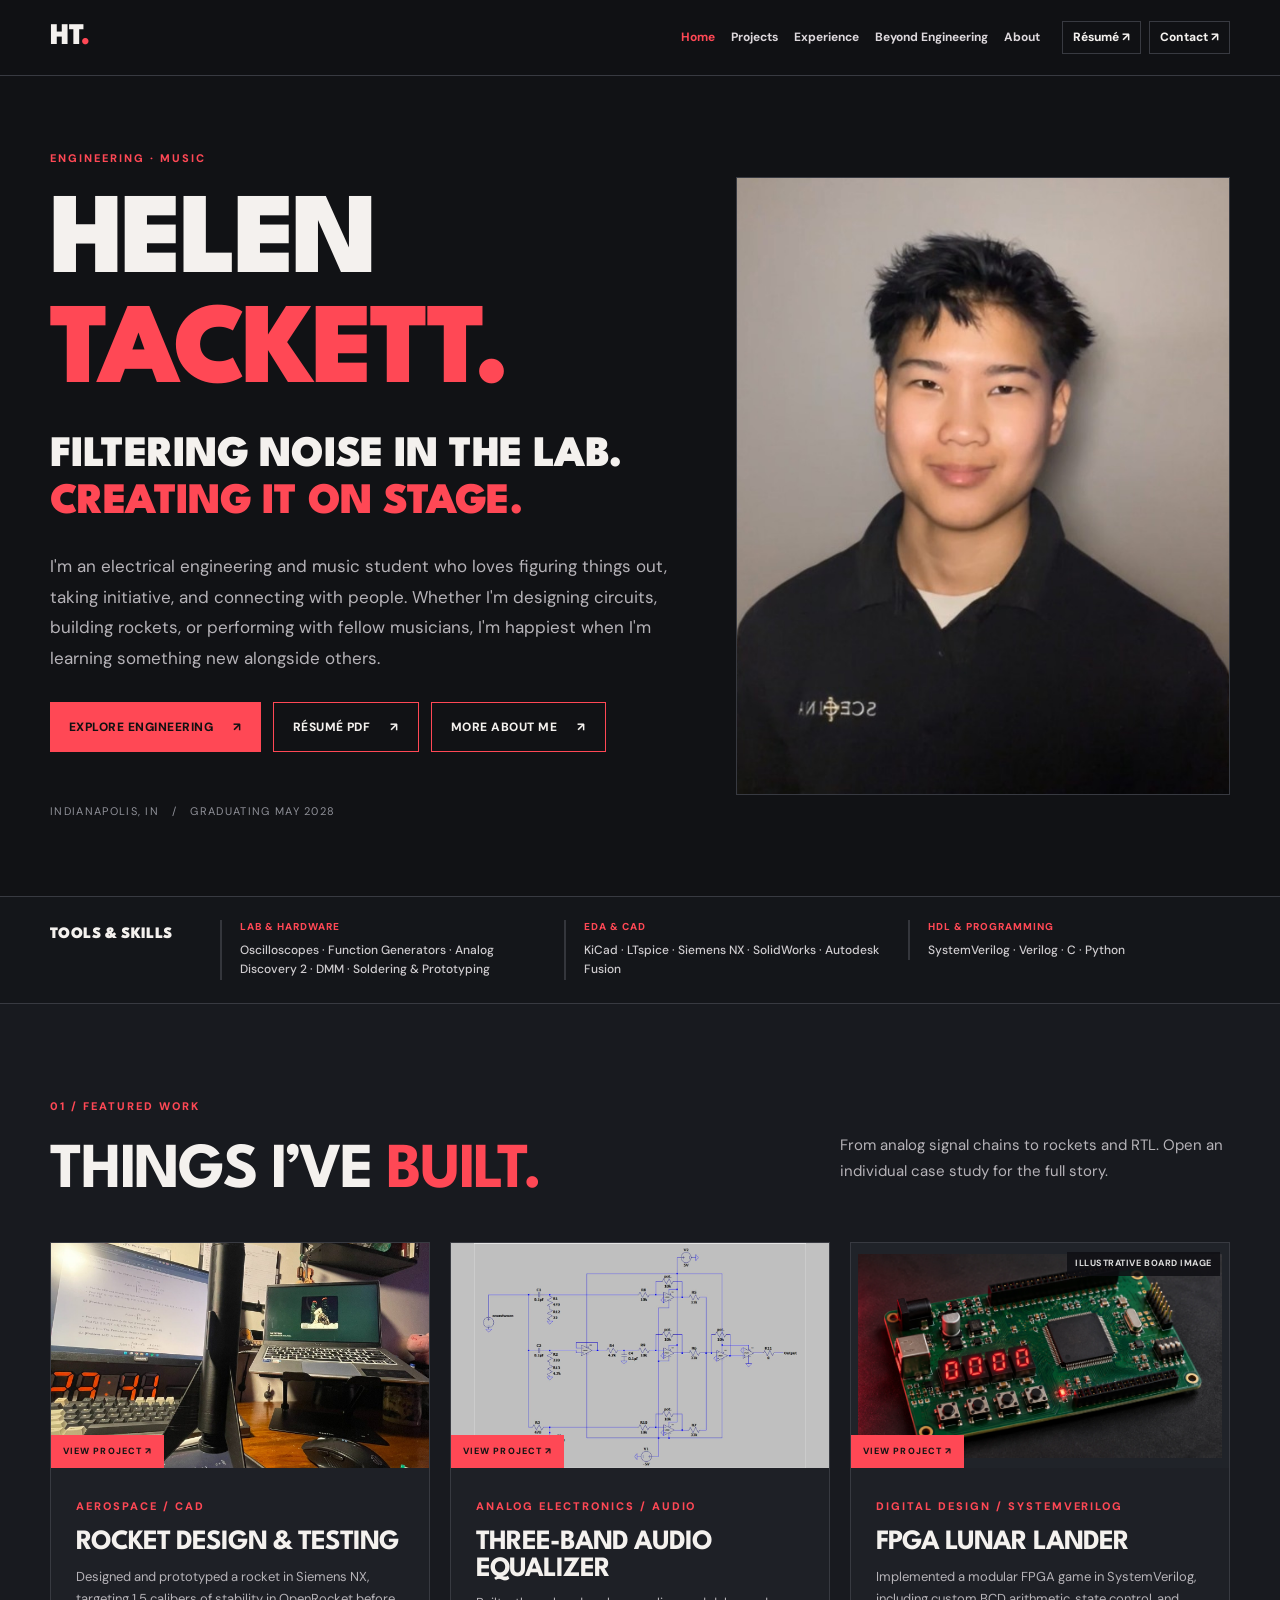
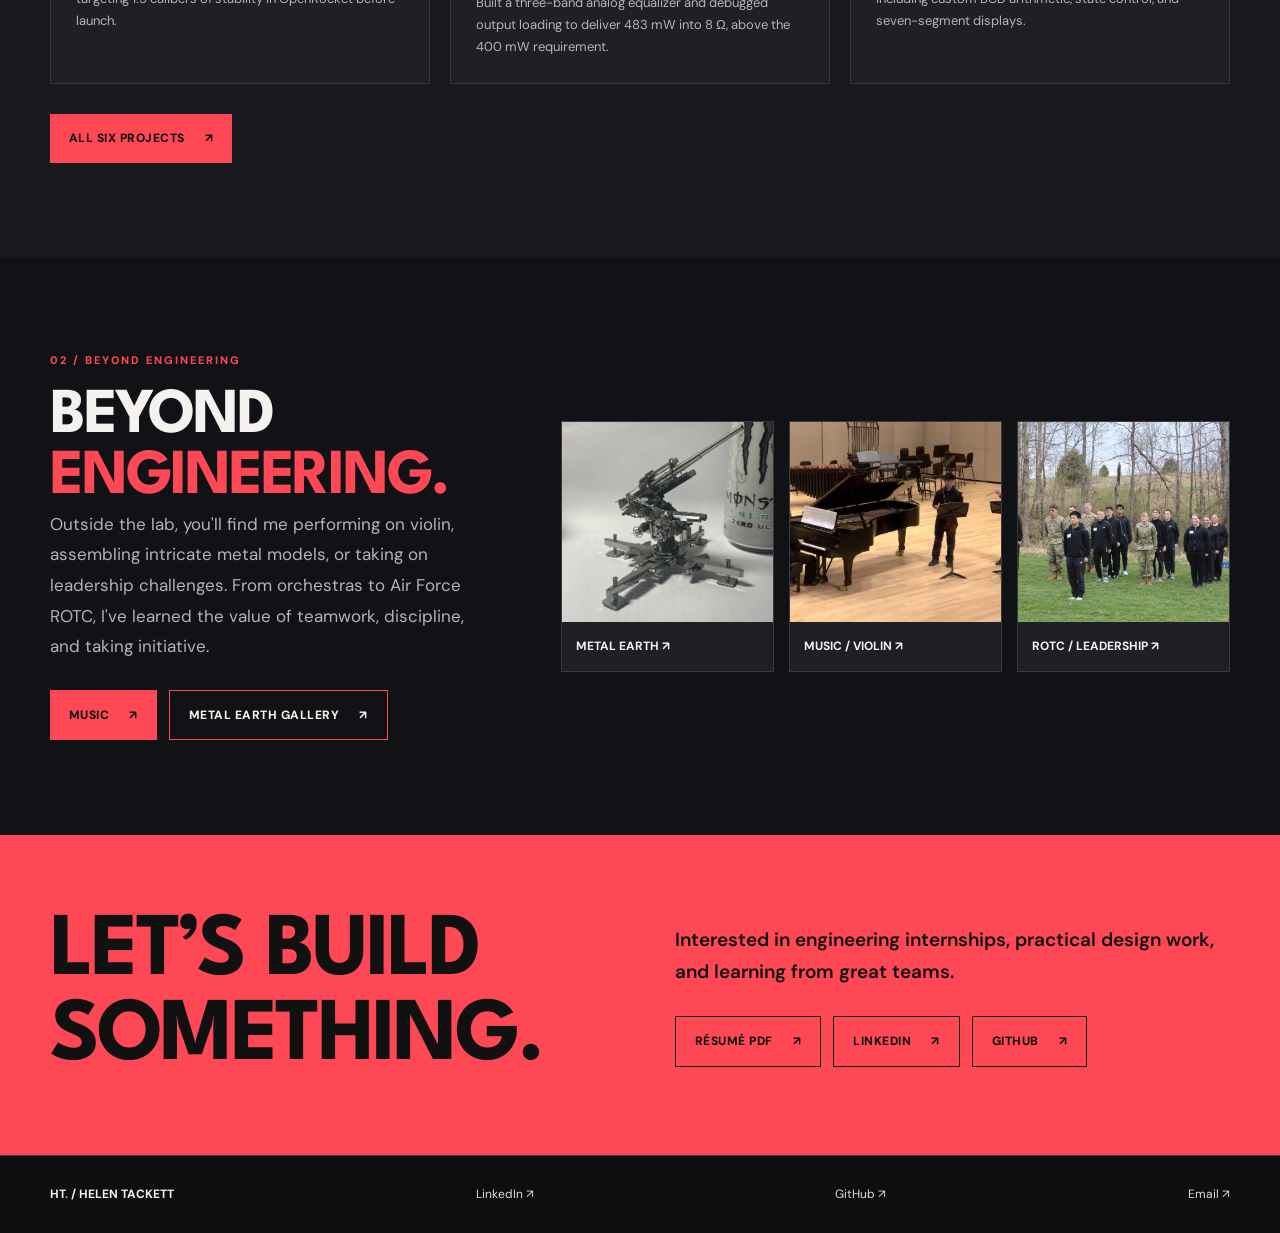
==== commit 48f43c4f: "reorgo" ====
--- a/index.html
+++ b/index.html
@@ -1,4 +1,5 @@
 <!DOCTYPE html>
+
 
 <html lang="en"><head><meta charset="utf-8"/><meta content="width=device-width,initial-scale=1" name="viewport"/><meta content="#111215" name="theme-color"/><meta content="Engineering, music, and hands-on builds by Helen Tackett." name="description"/><title>Engineering &amp; Music · Helen Tackett</title><link href="assets/favicon.svg" rel="icon"/><link href="site-v9.css" rel="stylesheet"/><script defer="" src="site-v9.js"></script><style>
 .hero-tagline{font:900 clamp(27px,3.4vw,46px)/1.08 var(--head);letter-spacing:-.02em;margin:22px 0 24px;text-transform:uppercase;max-width:680px}
@@ -8,4 +9,4 @@
 .mini-tiles img{height:200px}
 @media(max-width:850px){.mini-tiles{grid-template-columns:repeat(2,minmax(0,1fr))}.hero-tagline{font-size:clamp(26px,5vw,40px)}}
 @media(max-width:550px){.mini-tiles{grid-template-columns:1fr}.mini-tiles img{height:240px}}
-</style></head><body><a class="skip" href="#main">Skip to content</a><header class="site-header"><div class="wrap nav-row"><a class="logo" href="index.html">HT<span>.</span></a><button aria-controls="main-nav" aria-expanded="false" class="mobile-menu" type="button">Menu <span>☰</span></button><nav aria-label="Main navigation" id="main-nav"><a aria-current="page" href="index.html">Home</a><a href="projects.html">Engineering</a><a href="experience.html">Experience</a><a href="rotc.html">ROTC</a><a href="music.html">Music</a><a href="metal-earth.html">Metal Earth</a><a href="about.html">About</a></nav><a class="nav-contact" href="mailto:hftackett@gmail.com">Contact ↗</a></div></header><main id="main"><section class="hero wrap"><div><p class="kicker">ENGINEERING · MUSIC</p><h1>HELEN<br/><span>TACKETT.</span></h1><h2 class="hero-tagline">FILTERING NOISE IN THE LAB.<br/><span>CREATING IT ON STAGE.</span></h2><p class="lede">I'm an electrical engineering and music student who loves figuring things out, taking initiative, and connecting with people. Whether I'm designing circuits, building rockets, or performing with fellow musicians, I'm happiest when I'm learning something new alongside others.</p><div class="actions"><a class="btn btn-red" href="projects.html">Explore engineering <span>↗</span></a><a class="btn btn-outline" href="about.html">More about me <span>↗</span></a></div><div class="hero-micro">INDIANAPOLIS, IN   /   GRADUATING MAY 2028</div></div><div class="hero-photo"><img alt="Portrait of Helen Tackett" loading="lazy" src="assets/portrait-v8.jpg"/></div></section><section class="section-toned"><div class="wrap section-pad"><p class="kicker">01 / FEATURED WORK</p><div class="split-heading"><h2>THINGS I’VE <span>BUILT.</span></h2><p>From analog signal chains to rockets and RTL. Open an individual case study for the full story.</p></div><div class="card-grid"><a class="project-card" href="projects/rocket.html"><div class="card-media"><img alt="Rocket design &amp; testing" loading="lazy" src="assets/rocket.jpg"/><span class="card-index">VIEW PROJECT ↗</span></div><div class="card-copy"><span class="eyebrow red">AEROSPACE / CAD</span><h3>Rocket design &amp; testing</h3><p>Designed and prototyped a rocket in Siemens NX, targeting 1.5 calibers of stability in OpenRocket before launch.</p></div></a><a class="project-card" href="projects/equalizer.html"><div class="card-media"><img alt="Three-band audio equalizer" loading="lazy" src="assets/equalizer-schematic.jpg"/><span class="card-index">VIEW PROJECT ↗</span></div><div class="card-copy"><span class="eyebrow red">ANALOG ELECTRONICS / AUDIO</span><h3>Three-band audio equalizer</h3><p>Built a three-band analog equalizer and debugged output loading to deliver 483 mW into 8 Ω, above the 400 mW requirement.</p></div></a><a class="project-card" href="projects/fpga.html"><div class="card-media"><img alt="Representative FPGA development board with seven-segment displays (illustrative image)" loading="lazy" src="assets/fpga-board-illustrative.webp"/><span class="image-credit">ILLUSTRATIVE BOARD IMAGE</span><span class="card-index">VIEW PROJECT ↗</span></div><div class="card-copy"><span class="eyebrow red">DIGITAL DESIGN / SYSTEMVERILOG</span><h3>FPGA Lunar Lander</h3><p>Implemented a modular FPGA game in SystemVerilog, including custom BCD arithmetic, state control, and seven-segment displays.</p></div></a></div><div class="section-cta"><a class="btn btn-red" href="projects.html">All six projects <span>↗</span></a></div></div></section><section class="wrap section-pad"><div class="section-grid"><div><p class="kicker">02 / BEYOND ENGINEERING</p><h2>BEYOND<br/><span>ENGINEERING.</span></h2><p class="lede">Outside the lab, you'll find me performing on violin, assembling intricate metal models, or taking on leadership challenges. From orchestras to Air Force ROTC, I've learned the value of teamwork, discipline, and taking initiative.</p><div class="actions"><a class="btn btn-red" href="music.html">Music <span>↗</span></a><a class="btn btn-outline" href="metal-earth.html">Metal Earth gallery <span>↗</span></a></div></div><div class="mini-tiles"><a href="metal-earth.html"><img alt="German Flak 88 miniature model" loading="lazy" src="assets/metal-earth/17.webp"/><strong>METAL EARTH ↗</strong></a><a href="music.html"><img alt="Chamber music performance" loading="lazy" src="assets/chamber-music.jpg"/><strong>MUSIC / VIOLIN ↗</strong></a><a href="rotc.html"><img alt="Flight commander training with fellow AFROTC cadets" loading="lazy" src="assets/rotc-field.jpg"/><strong>ROTC / LEADERSHIP ↗</strong></a></div></div></section><section class="red-band"><div class="wrap red-band-inner"><h2>LET’S BUILD<br/>SOMETHING.</h2><div><p>Interested in engineering internships, practical design work, and learning from great teams.</p><div class="actions"><a class="btn btn-outline" href="assets/docs/helen-tackett-resume.pdf">Résumé PDF <span>↗</span></a><a class="btn btn-outline" href="https://www.linkedin.com/in/helen-tackett">LinkedIn <span>↗</span></a></div></div></div></section></main><footer class="footer"><div class="wrap footer-grid"><strong>HT<span class="red">.</span> / HELEN TACKETT</strong><span>Engineer by practice. Builder since childhood.</span><a href="https://www.linkedin.com/in/helen-tackett" rel="noopener" target="_blank">LinkedIn ↗</a><a href="mailto:hftackett@gmail.com">Email ↗</a></div></footer><dialog aria-label="Enlarged photograph" class="lightbox"><button aria-label="Close enlarged image" class="lightbox-close" type="button">✕</button><img alt=""/><p></p></dialog></body></html>+</style></head><body><a class="skip" href="#main">Skip to content</a><header class="site-header"><div class="wrap nav-row"><a class="logo" href="index.html">HT<span>.</span></a><button aria-controls="main-nav" aria-expanded="false" class="mobile-menu" type="button">Menu <span>☰</span></button><nav aria-label="Main navigation" id="main-nav"><a aria-current="page" href="index.html">Home</a><a href="projects.html">Projects</a><a href="experience.html">Experience</a><a href="index.html#beyond-engineering">Beyond Engineering</a><a href="about.html">About</a></nav><a class="nav-contact" href="mailto:hftackett@gmail.com">Contact ↗</a></div></header><main id="main"><section class="hero wrap"><div><p class="kicker">ENGINEERING · MUSIC</p><h1>HELEN<br/><span>TACKETT.</span></h1><h2 class="hero-tagline">FILTERING NOISE IN THE LAB.<br/><span>CREATING IT ON STAGE.</span></h2><p class="lede">I'm an electrical engineering and music student who loves figuring things out, taking initiative, and connecting with people. Whether I'm designing circuits, building rockets, or performing with fellow musicians, I'm happiest when I'm learning something new alongside others.</p><div class="actions"><a class="btn btn-red" href="projects.html">Explore engineering <span>↗</span></a><a class="btn btn-outline hero-resume" href="assets/docs/helen-tackett-resume.pdf" rel="noopener noreferrer" target="_blank">Résumé PDF <span>↗</span></a><a class="btn btn-outline" href="about.html">More about me <span>↗</span></a></div><div class="hero-micro">INDIANAPOLIS, IN   /   GRADUATING MAY 2028</div></div><div class="hero-photo"><img alt="Portrait of Helen Tackett" loading="lazy" src="assets/portrait-v8.jpg"/></div></section><section aria-label="Technical skills and tools" class="skills-bar"><div class="wrap skills-bar-inner"><h2 class="skills-bar-heading">TOOLS &amp; SKILLS</h2><div class="skill-group"><h3>LAB &amp; HARDWARE</h3><p>Oscilloscopes · Function Generators · Analog Discovery 2 · DMM · Soldering &amp; Prototyping</p></div><div class="skill-group"><h3>EDA &amp; CAD</h3><p>KiCad · LTspice · Siemens NX · SolidWorks · Autodesk Fusion</p></div><div class="skill-group"><h3>HDL &amp; PROGRAMMING</h3><p>SystemVerilog · Verilog · C · Python</p></div></div></section><section class="section-toned"><div class="wrap section-pad"><p class="kicker">01 / FEATURED WORK</p><div class="split-heading"><h2>THINGS I’VE <span>BUILT.</span></h2><p>From analog signal chains to rockets and RTL. Open an individual case study for the full story.</p></div><div class="card-grid"><a class="project-card" href="projects/rocket.html"><div class="card-media"><img alt="Rocket design &amp; testing" loading="lazy" src="assets/rocket.jpg"/><span class="card-index">VIEW PROJECT ↗</span></div><div class="card-copy"><span class="eyebrow red">AEROSPACE / CAD</span><h3>Rocket design &amp; testing</h3><p>Designed and prototyped a rocket in Siemens NX, targeting 1.5 calibers of stability in OpenRocket before launch.</p></div></a><a class="project-card" href="projects/equalizer.html"><div class="card-media"><img alt="Three-band audio equalizer" loading="lazy" src="assets/equalizer-schematic.jpg"/><span class="card-index">VIEW PROJECT ↗</span></div><div class="card-copy"><span class="eyebrow red">ANALOG ELECTRONICS / AUDIO</span><h3>Three-band audio equalizer</h3><p>Built a three-band analog equalizer and debugged output loading to deliver 483 mW into 8 Ω, above the 400 mW requirement.</p></div></a><a class="project-card fpga-project-card" href="projects/fpga.html"><div class="card-media"><img alt="Representative FPGA development board with seven-segment displays (illustrative image)" loading="lazy" src="assets/fpga-board-illustrative.webp"/><span class="image-credit">ILLUSTRATIVE BOARD IMAGE</span><span class="card-index">VIEW PROJECT ↗</span></div><div class="card-copy"><span class="eyebrow red">DIGITAL DESIGN / SYSTEMVERILOG</span><h3>FPGA Lunar Lander</h3><p>Implemented a modular FPGA game in SystemVerilog, including custom BCD arithmetic, state control, and seven-segment displays.</p></div></a></div><div class="section-cta"><a class="btn btn-red" href="projects.html">All six projects <span>↗</span></a></div></div></section><section class="wrap section-pad" id="beyond-engineering"><div class="section-grid"><div><p class="kicker">02 / BEYOND ENGINEERING</p><h2>BEYOND<br/><span>ENGINEERING.</span></h2><p class="lede">Outside the lab, you'll find me performing on violin, assembling intricate metal models, or taking on leadership challenges. From orchestras to Air Force ROTC, I've learned the value of teamwork, discipline, and taking initiative.</p><div class="actions"><a class="btn btn-red" href="music.html">Music <span>↗</span></a><a class="btn btn-outline" href="metal-earth.html">Metal Earth gallery <span>↗</span></a></div></div><div class="mini-tiles"><a href="metal-earth.html"><img alt="German Flak 88 miniature model" loading="lazy" src="assets/metal-earth/17.webp"/><strong>METAL EARTH ↗</strong></a><a href="music.html"><img alt="Chamber music performance" loading="lazy" src="assets/chamber-music.jpg"/><strong>MUSIC / VIOLIN ↗</strong></a><a href="rotc.html"><img alt="Flight commander training with fellow AFROTC cadets" loading="lazy" src="assets/rotc-field.jpg"/><strong>ROTC / LEADERSHIP ↗</strong></a></div></div></section><section class="red-band"><div class="wrap red-band-inner"><h2>LET’S BUILD<br/>SOMETHING.</h2><div><p>Interested in engineering internships, practical design work, and learning from great teams.</p><div class="actions"><a class="btn btn-outline" href="assets/docs/helen-tackett-resume.pdf" rel="noopener noreferrer" target="_blank">Résumé PDF <span>↗</span></a><a class="btn btn-outline" href="https://www.linkedin.com/in/helen-tackett" rel="noopener noreferrer" target="_blank">LinkedIn <span>↗</span></a><a class="btn btn-outline" href="https://github.com/htackett5" rel="noopener noreferrer" target="_blank">GitHub <span>↗</span></a></div></div></div></section></main><footer class="footer"><div class="wrap footer-grid"><strong>HT<span class="red">.</span> / HELEN TACKETT</strong><span>Engineer by practice. Builder since childhood.</span><a href="https://www.linkedin.com/in/helen-tackett" rel="noopener noreferrer" target="_blank">LinkedIn ↗</a><a href="https://github.com/htackett5" rel="noopener noreferrer" target="_blank">GitHub ↗</a><a href="mailto:hftackett@gmail.com">Email ↗</a></div></footer><dialog aria-label="Enlarged photograph" class="lightbox"><button aria-label="Close enlarged image" class="lightbox-close" type="button">✕</button><img alt=""/><p></p></dialog></body></html>
--- a/site-v9.css
+++ b/site-v9.css
@@ -12,3 +12,21 @@
 
 /* Hide the old footer tagline throughout the portfolio. */
 .footer-grid > span { display: none; }
+
+
+/* V23 recruiter-scan enhancements: preserves original dark/red design */
+.skills-bar { background:#14161a; border-top:1px solid var(--line); border-bottom:1px solid var(--line); }
+.skills-bar-inner { display:grid; grid-template-columns: 148px repeat(3,minmax(0,1fr)); gap:22px; align-items:start; padding:23px 0; }
+.skills-bar-heading { font:900 16px/1.2 var(--head); letter-spacing:.025em; color:var(--ink); margin:5px 0 0; }
+.skill-group { padding-left:18px; border-left:2px solid #34363c; min-width:0; }
+.skill-group h3 { margin:0 0 7px; color:var(--red); font:800 10px/1.4 var(--body); letter-spacing:.10em; text-transform:uppercase; }
+.skill-group p { margin:0; color:#d0cdd0; font:500 12px/1.65 var(--body); overflow-wrap:break-word; }
+.fpga-project-card .card-media {display:flex; align-items:center; justify-content:center; background:#202329; isolation:isolate;}
+.fpga-project-card .card-media > img {width:100%; height:100%; object-fit:contain; object-position:center center; padding:7px;}
+.fpga-project-card .card-media .image-credit {z-index:2;}
+.fpga-project-card .card-media .card-index {z-index:2;}
+.hero .actions .hero-resume {white-space:nowrap;}
+#beyond-engineering { scroll-margin-top:90px; }
+@media (max-width:1100px) { .skills-bar-inner { grid-template-columns:repeat(3,minmax(0,1fr)); row-gap:12px;} .skills-bar-heading {grid-column:1/-1;} }
+@media (max-width:760px) { .skills-bar-inner{grid-template-columns:1fr; gap:14px; padding:23px 0;} .skill-group{padding-left:12px;} .skill-group p{font-size:12px;} .skills-bar-heading{grid-column:auto;} .hero .actions {gap:9px;} .hero .actions .btn {padding:12px 13px; font-size:11px;} }
+@media (max-width:440px) { .hero .actions .btn{width:100%;} }
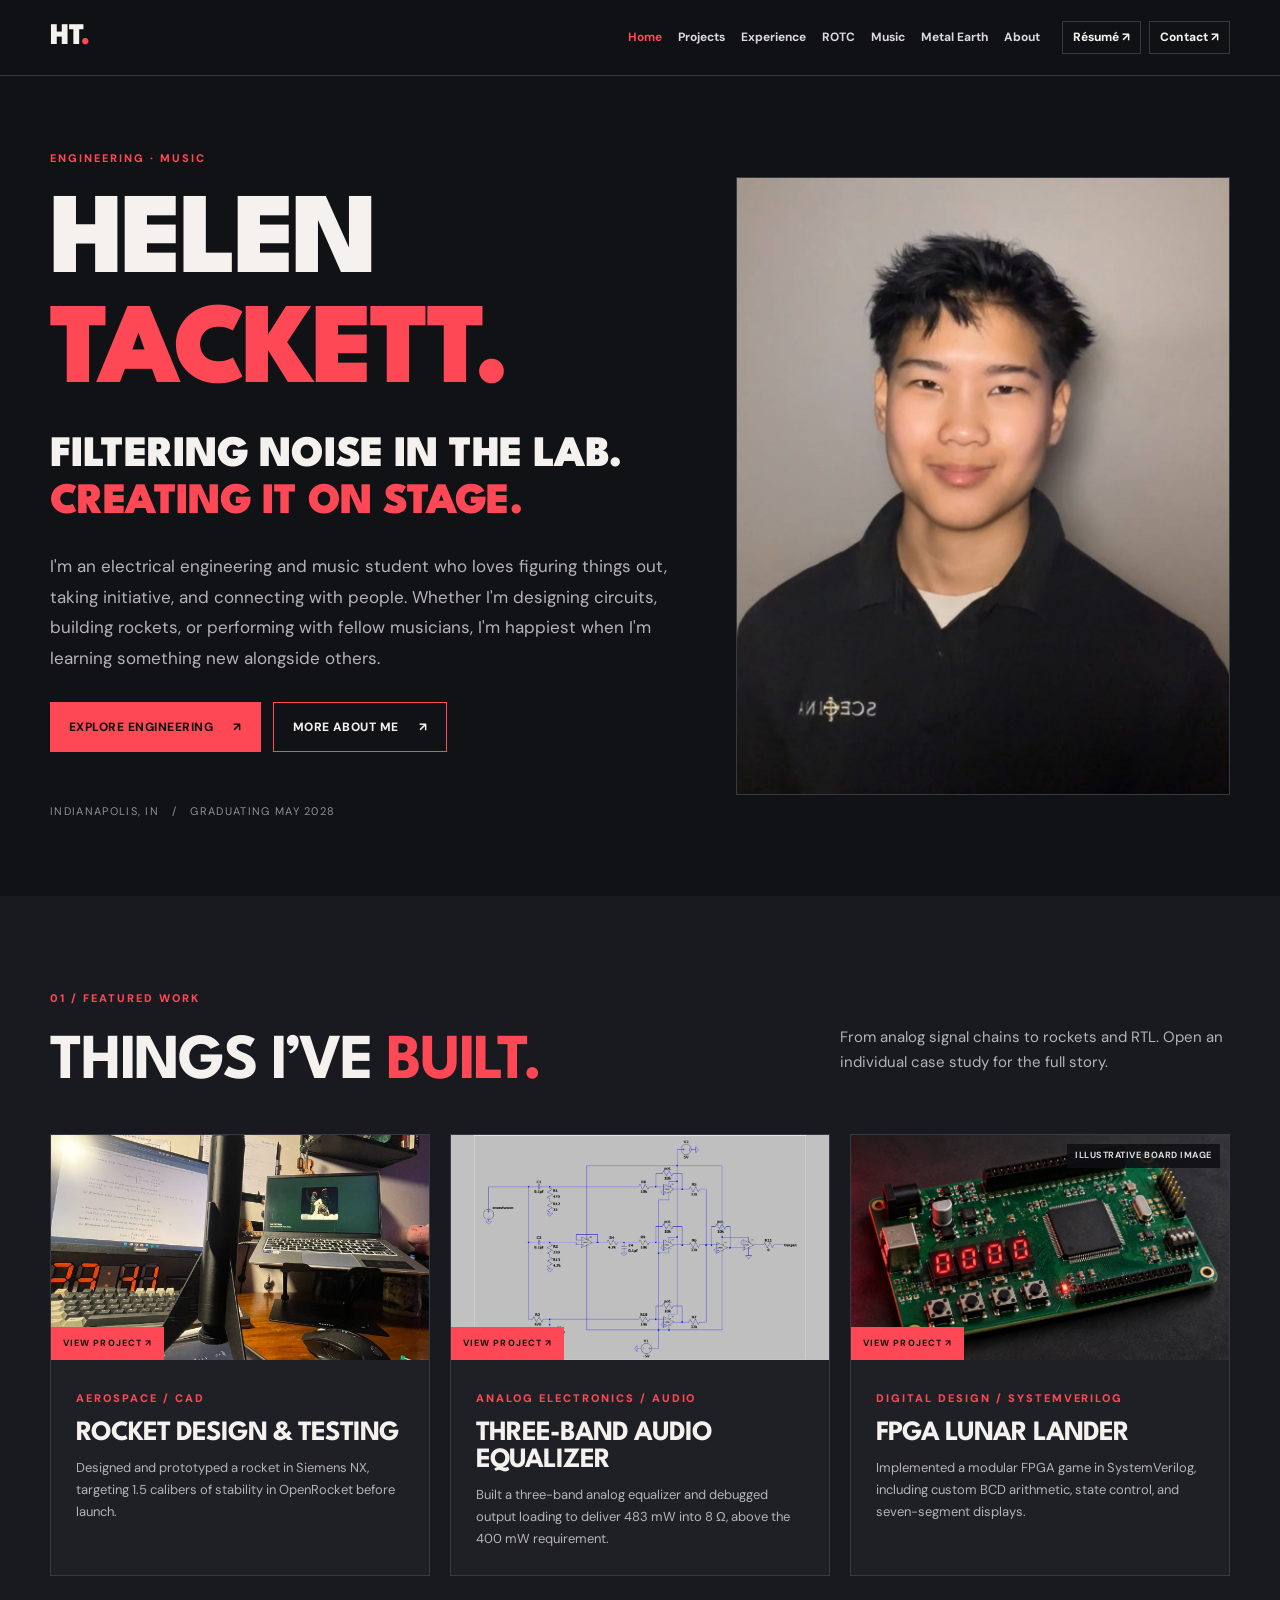
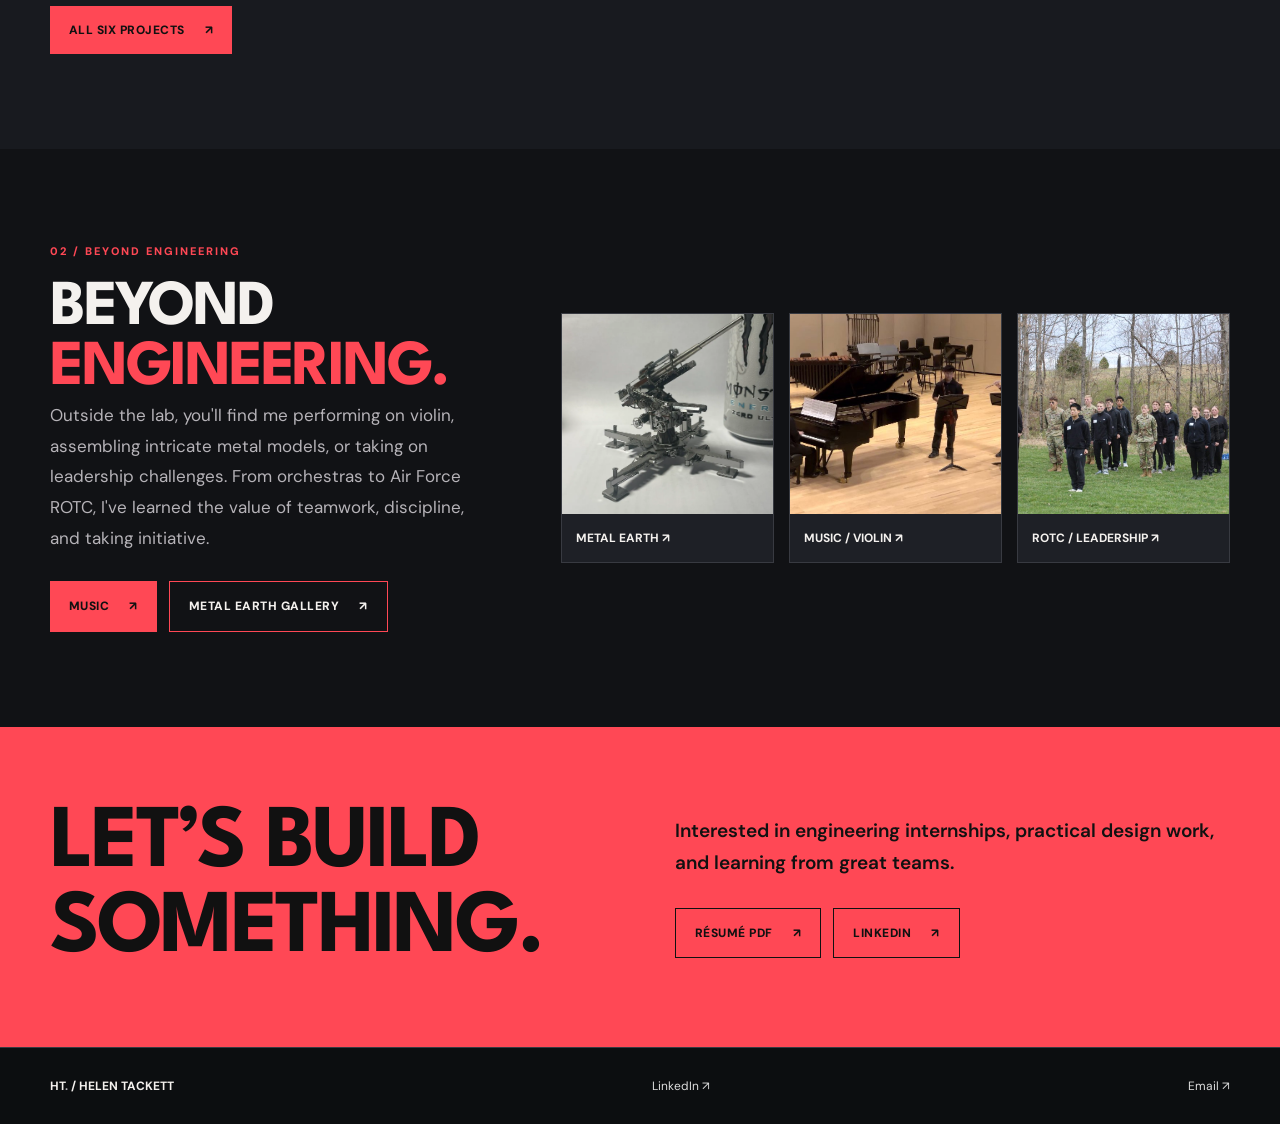
==== commit 02962ac3: "yes" ====
--- a/index.html
+++ b/index.html
@@ -1,5 +1,4 @@
 <!DOCTYPE html>
-
 
 <html lang="en"><head><meta charset="utf-8"/><meta content="width=device-width,initial-scale=1" name="viewport"/><meta content="#111215" name="theme-color"/><meta content="Engineering, music, and hands-on builds by Helen Tackett." name="description"/><title>Engineering &amp; Music · Helen Tackett</title><link href="assets/favicon.svg" rel="icon"/><link href="site-v9.css" rel="stylesheet"/><script defer="" src="site-v9.js"></script><style>
 .hero-tagline{font:900 clamp(27px,3.4vw,46px)/1.08 var(--head);letter-spacing:-.02em;margin:22px 0 24px;text-transform:uppercase;max-width:680px}
@@ -9,4 +8,4 @@
 .mini-tiles img{height:200px}
 @media(max-width:850px){.mini-tiles{grid-template-columns:repeat(2,minmax(0,1fr))}.hero-tagline{font-size:clamp(26px,5vw,40px)}}
 @media(max-width:550px){.mini-tiles{grid-template-columns:1fr}.mini-tiles img{height:240px}}
-</style></head><body><a class="skip" href="#main">Skip to content</a><header class="site-header"><div class="wrap nav-row"><a class="logo" href="index.html">HT<span>.</span></a><button aria-controls="main-nav" aria-expanded="false" class="mobile-menu" type="button">Menu <span>☰</span></button><nav aria-label="Main navigation" id="main-nav"><a aria-current="page" href="index.html">Home</a><a href="projects.html">Projects</a><a href="experience.html">Experience</a><a href="index.html#beyond-engineering">Beyond Engineering</a><a href="about.html">About</a></nav><a class="nav-contact" href="mailto:hftackett@gmail.com">Contact ↗</a></div></header><main id="main"><section class="hero wrap"><div><p class="kicker">ENGINEERING · MUSIC</p><h1>HELEN<br/><span>TACKETT.</span></h1><h2 class="hero-tagline">FILTERING NOISE IN THE LAB.<br/><span>CREATING IT ON STAGE.</span></h2><p class="lede">I'm an electrical engineering and music student who loves figuring things out, taking initiative, and connecting with people. Whether I'm designing circuits, building rockets, or performing with fellow musicians, I'm happiest when I'm learning something new alongside others.</p><div class="actions"><a class="btn btn-red" href="projects.html">Explore engineering <span>↗</span></a><a class="btn btn-outline hero-resume" href="assets/docs/helen-tackett-resume.pdf" rel="noopener noreferrer" target="_blank">Résumé PDF <span>↗</span></a><a class="btn btn-outline" href="about.html">More about me <span>↗</span></a></div><div class="hero-micro">INDIANAPOLIS, IN   /   GRADUATING MAY 2028</div></div><div class="hero-photo"><img alt="Portrait of Helen Tackett" loading="lazy" src="assets/portrait-v8.jpg"/></div></section><section aria-label="Technical skills and tools" class="skills-bar"><div class="wrap skills-bar-inner"><h2 class="skills-bar-heading">TOOLS &amp; SKILLS</h2><div class="skill-group"><h3>LAB &amp; HARDWARE</h3><p>Oscilloscopes · Function Generators · Analog Discovery 2 · DMM · Soldering &amp; Prototyping</p></div><div class="skill-group"><h3>EDA &amp; CAD</h3><p>KiCad · LTspice · Siemens NX · SolidWorks · Autodesk Fusion</p></div><div class="skill-group"><h3>HDL &amp; PROGRAMMING</h3><p>SystemVerilog · Verilog · C · Python</p></div></div></section><section class="section-toned"><div class="wrap section-pad"><p class="kicker">01 / FEATURED WORK</p><div class="split-heading"><h2>THINGS I’VE <span>BUILT.</span></h2><p>From analog signal chains to rockets and RTL. Open an individual case study for the full story.</p></div><div class="card-grid"><a class="project-card" href="projects/rocket.html"><div class="card-media"><img alt="Rocket design &amp; testing" loading="lazy" src="assets/rocket.jpg"/><span class="card-index">VIEW PROJECT ↗</span></div><div class="card-copy"><span class="eyebrow red">AEROSPACE / CAD</span><h3>Rocket design &amp; testing</h3><p>Designed and prototyped a rocket in Siemens NX, targeting 1.5 calibers of stability in OpenRocket before launch.</p></div></a><a class="project-card" href="projects/equalizer.html"><div class="card-media"><img alt="Three-band audio equalizer" loading="lazy" src="assets/equalizer-schematic.jpg"/><span class="card-index">VIEW PROJECT ↗</span></div><div class="card-copy"><span class="eyebrow red">ANALOG ELECTRONICS / AUDIO</span><h3>Three-band audio equalizer</h3><p>Built a three-band analog equalizer and debugged output loading to deliver 483 mW into 8 Ω, above the 400 mW requirement.</p></div></a><a class="project-card fpga-project-card" href="projects/fpga.html"><div class="card-media"><img alt="Representative FPGA development board with seven-segment displays (illustrative image)" loading="lazy" src="assets/fpga-board-illustrative.webp"/><span class="image-credit">ILLUSTRATIVE BOARD IMAGE</span><span class="card-index">VIEW PROJECT ↗</span></div><div class="card-copy"><span class="eyebrow red">DIGITAL DESIGN / SYSTEMVERILOG</span><h3>FPGA Lunar Lander</h3><p>Implemented a modular FPGA game in SystemVerilog, including custom BCD arithmetic, state control, and seven-segment displays.</p></div></a></div><div class="section-cta"><a class="btn btn-red" href="projects.html">All six projects <span>↗</span></a></div></div></section><section class="wrap section-pad" id="beyond-engineering"><div class="section-grid"><div><p class="kicker">02 / BEYOND ENGINEERING</p><h2>BEYOND<br/><span>ENGINEERING.</span></h2><p class="lede">Outside the lab, you'll find me performing on violin, assembling intricate metal models, or taking on leadership challenges. From orchestras to Air Force ROTC, I've learned the value of teamwork, discipline, and taking initiative.</p><div class="actions"><a class="btn btn-red" href="music.html">Music <span>↗</span></a><a class="btn btn-outline" href="metal-earth.html">Metal Earth gallery <span>↗</span></a></div></div><div class="mini-tiles"><a href="metal-earth.html"><img alt="German Flak 88 miniature model" loading="lazy" src="assets/metal-earth/17.webp"/><strong>METAL EARTH ↗</strong></a><a href="music.html"><img alt="Chamber music performance" loading="lazy" src="assets/chamber-music.jpg"/><strong>MUSIC / VIOLIN ↗</strong></a><a href="rotc.html"><img alt="Flight commander training with fellow AFROTC cadets" loading="lazy" src="assets/rotc-field.jpg"/><strong>ROTC / LEADERSHIP ↗</strong></a></div></div></section><section class="red-band"><div class="wrap red-band-inner"><h2>LET’S BUILD<br/>SOMETHING.</h2><div><p>Interested in engineering internships, practical design work, and learning from great teams.</p><div class="actions"><a class="btn btn-outline" href="assets/docs/helen-tackett-resume.pdf" rel="noopener noreferrer" target="_blank">Résumé PDF <span>↗</span></a><a class="btn btn-outline" href="https://www.linkedin.com/in/helen-tackett" rel="noopener noreferrer" target="_blank">LinkedIn <span>↗</span></a><a class="btn btn-outline" href="https://github.com/htackett5" rel="noopener noreferrer" target="_blank">GitHub <span>↗</span></a></div></div></div></section></main><footer class="footer"><div class="wrap footer-grid"><strong>HT<span class="red">.</span> / HELEN TACKETT</strong><span>Engineer by practice. Builder since childhood.</span><a href="https://www.linkedin.com/in/helen-tackett" rel="noopener noreferrer" target="_blank">LinkedIn ↗</a><a href="https://github.com/htackett5" rel="noopener noreferrer" target="_blank">GitHub ↗</a><a href="mailto:hftackett@gmail.com">Email ↗</a></div></footer><dialog aria-label="Enlarged photograph" class="lightbox"><button aria-label="Close enlarged image" class="lightbox-close" type="button">✕</button><img alt=""/><p></p></dialog></body></html>+</style></head><body><a class="skip" href="#main">Skip to content</a><header class="site-header"><div class="wrap nav-row"><a class="logo" href="index.html">HT<span>.</span></a><button aria-controls="main-nav" aria-expanded="false" class="mobile-menu" type="button">Menu <span>☰</span></button><nav aria-label="Main navigation" id="main-nav"><a aria-current="page" href="index.html">Home</a><a href="projects.html">Engineering</a><a href="experience.html">Experience</a><a href="rotc.html">ROTC</a><a href="music.html">Music</a><a href="metal-earth.html">Metal Earth</a><a href="about.html">About</a></nav><a class="nav-contact" href="mailto:hftackett@gmail.com">Contact ↗</a></div></header><main id="main"><section class="hero wrap"><div><p class="kicker">ENGINEERING · MUSIC</p><h1>HELEN<br/><span>TACKETT.</span></h1><h2 class="hero-tagline">FILTERING NOISE IN THE LAB.<br/><span>CREATING IT ON STAGE.</span></h2><p class="lede">I'm an electrical engineering and music student who loves figuring things out, taking initiative, and connecting with people. Whether I'm designing circuits, building rockets, or performing with fellow musicians, I'm happiest when I'm learning something new alongside others.</p><div class="actions"><a class="btn btn-red" href="projects.html">Explore engineering <span>↗</span></a><a class="btn btn-outline" href="about.html">More about me <span>↗</span></a></div><div class="hero-micro">INDIANAPOLIS, IN   /   GRADUATING MAY 2028</div></div><div class="hero-photo"><img alt="Portrait of Helen Tackett" loading="lazy" src="assets/portrait-v8.jpg"/></div></section><section class="section-toned"><div class="wrap section-pad"><p class="kicker">01 / FEATURED WORK</p><div class="split-heading"><h2>THINGS I’VE <span>BUILT.</span></h2><p>From analog signal chains to rockets and RTL. Open an individual case study for the full story.</p></div><div class="card-grid"><a class="project-card" href="projects/rocket.html"><div class="card-media"><img alt="Rocket design &amp; testing" loading="lazy" src="assets/rocket.jpg"/><span class="card-index">VIEW PROJECT ↗</span></div><div class="card-copy"><span class="eyebrow red">AEROSPACE / CAD</span><h3>Rocket design &amp; testing</h3><p>Designed and prototyped a rocket in Siemens NX, targeting 1.5 calibers of stability in OpenRocket before launch.</p></div></a><a class="project-card" href="projects/equalizer.html"><div class="card-media"><img alt="Three-band audio equalizer" loading="lazy" src="assets/equalizer-schematic.jpg"/><span class="card-index">VIEW PROJECT ↗</span></div><div class="card-copy"><span class="eyebrow red">ANALOG ELECTRONICS / AUDIO</span><h3>Three-band audio equalizer</h3><p>Built a three-band analog equalizer and debugged output loading to deliver 483 mW into 8 Ω, above the 400 mW requirement.</p></div></a><a class="project-card" href="projects/fpga.html"><div class="card-media"><img alt="Representative FPGA development board with seven-segment displays (illustrative image)" loading="lazy" src="assets/fpga-board-illustrative.webp"/><span class="image-credit">ILLUSTRATIVE BOARD IMAGE</span><span class="card-index">VIEW PROJECT ↗</span></div><div class="card-copy"><span class="eyebrow red">DIGITAL DESIGN / SYSTEMVERILOG</span><h3>FPGA Lunar Lander</h3><p>Implemented a modular FPGA game in SystemVerilog, including custom BCD arithmetic, state control, and seven-segment displays.</p></div></a></div><div class="section-cta"><a class="btn btn-red" href="projects.html">All six projects <span>↗</span></a></div></div></section><section class="wrap section-pad"><div class="section-grid"><div><p class="kicker">02 / BEYOND ENGINEERING</p><h2>BEYOND<br/><span>ENGINEERING.</span></h2><p class="lede">Outside the lab, you'll find me performing on violin, assembling intricate metal models, or taking on leadership challenges. From orchestras to Air Force ROTC, I've learned the value of teamwork, discipline, and taking initiative.</p><div class="actions"><a class="btn btn-red" href="music.html">Music <span>↗</span></a><a class="btn btn-outline" href="metal-earth.html">Metal Earth gallery <span>↗</span></a></div></div><div class="mini-tiles"><a href="metal-earth.html"><img alt="German Flak 88 miniature model" loading="lazy" src="assets/metal-earth/17.webp"/><strong>METAL EARTH ↗</strong></a><a href="music.html"><img alt="Chamber music performance" loading="lazy" src="assets/chamber-music.jpg"/><strong>MUSIC / VIOLIN ↗</strong></a><a href="rotc.html"><img alt="Flight commander training with fellow AFROTC cadets" loading="lazy" src="assets/rotc-field.jpg"/><strong>ROTC / LEADERSHIP ↗</strong></a></div></div></section><section class="red-band"><div class="wrap red-band-inner"><h2>LET’S BUILD<br/>SOMETHING.</h2><div><p>Interested in engineering internships, practical design work, and learning from great teams.</p><div class="actions"><a class="btn btn-outline" href="assets/docs/helen-tackett-resume.pdf">Résumé PDF <span>↗</span></a><a class="btn btn-outline" href="https://www.linkedin.com/in/helen-tackett">LinkedIn <span>↗</span></a></div></div></div></section></main><footer class="footer"><div class="wrap footer-grid"><strong>HT<span class="red">.</span> / HELEN TACKETT</strong><span>Engineer by practice. Builder since childhood.</span><a href="https://www.linkedin.com/in/helen-tackett" rel="noopener" target="_blank">LinkedIn ↗</a><a href="mailto:hftackett@gmail.com">Email ↗</a></div></footer><dialog aria-label="Enlarged photograph" class="lightbox"><button aria-label="Close enlarged image" class="lightbox-close" type="button">✕</button><img alt=""/><p></p></dialog></body></html>
--- a/site-v9.css
+++ b/site-v9.css
@@ -12,21 +12,3 @@
 
 /* Hide the old footer tagline throughout the portfolio. */
 .footer-grid > span { display: none; }
-
-
-/* V23 recruiter-scan enhancements: preserves original dark/red design */
-.skills-bar { background:#14161a; border-top:1px solid var(--line); border-bottom:1px solid var(--line); }
-.skills-bar-inner { display:grid; grid-template-columns: 148px repeat(3,minmax(0,1fr)); gap:22px; align-items:start; padding:23px 0; }
-.skills-bar-heading { font:900 16px/1.2 var(--head); letter-spacing:.025em; color:var(--ink); margin:5px 0 0; }
-.skill-group { padding-left:18px; border-left:2px solid #34363c; min-width:0; }
-.skill-group h3 { margin:0 0 7px; color:var(--red); font:800 10px/1.4 var(--body); letter-spacing:.10em; text-transform:uppercase; }
-.skill-group p { margin:0; color:#d0cdd0; font:500 12px/1.65 var(--body); overflow-wrap:break-word; }
-.fpga-project-card .card-media {display:flex; align-items:center; justify-content:center; background:#202329; isolation:isolate;}
-.fpga-project-card .card-media > img {width:100%; height:100%; object-fit:contain; object-position:center center; padding:7px;}
-.fpga-project-card .card-media .image-credit {z-index:2;}
-.fpga-project-card .card-media .card-index {z-index:2;}
-.hero .actions .hero-resume {white-space:nowrap;}
-#beyond-engineering { scroll-margin-top:90px; }
-@media (max-width:1100px) { .skills-bar-inner { grid-template-columns:repeat(3,minmax(0,1fr)); row-gap:12px;} .skills-bar-heading {grid-column:1/-1;} }
-@media (max-width:760px) { .skills-bar-inner{grid-template-columns:1fr; gap:14px; padding:23px 0;} .skill-group{padding-left:12px;} .skill-group p{font-size:12px;} .skills-bar-heading{grid-column:auto;} .hero .actions {gap:9px;} .hero .actions .btn {padding:12px 13px; font-size:11px;} }
-@media (max-width:440px) { .hero .actions .btn{width:100%;} }
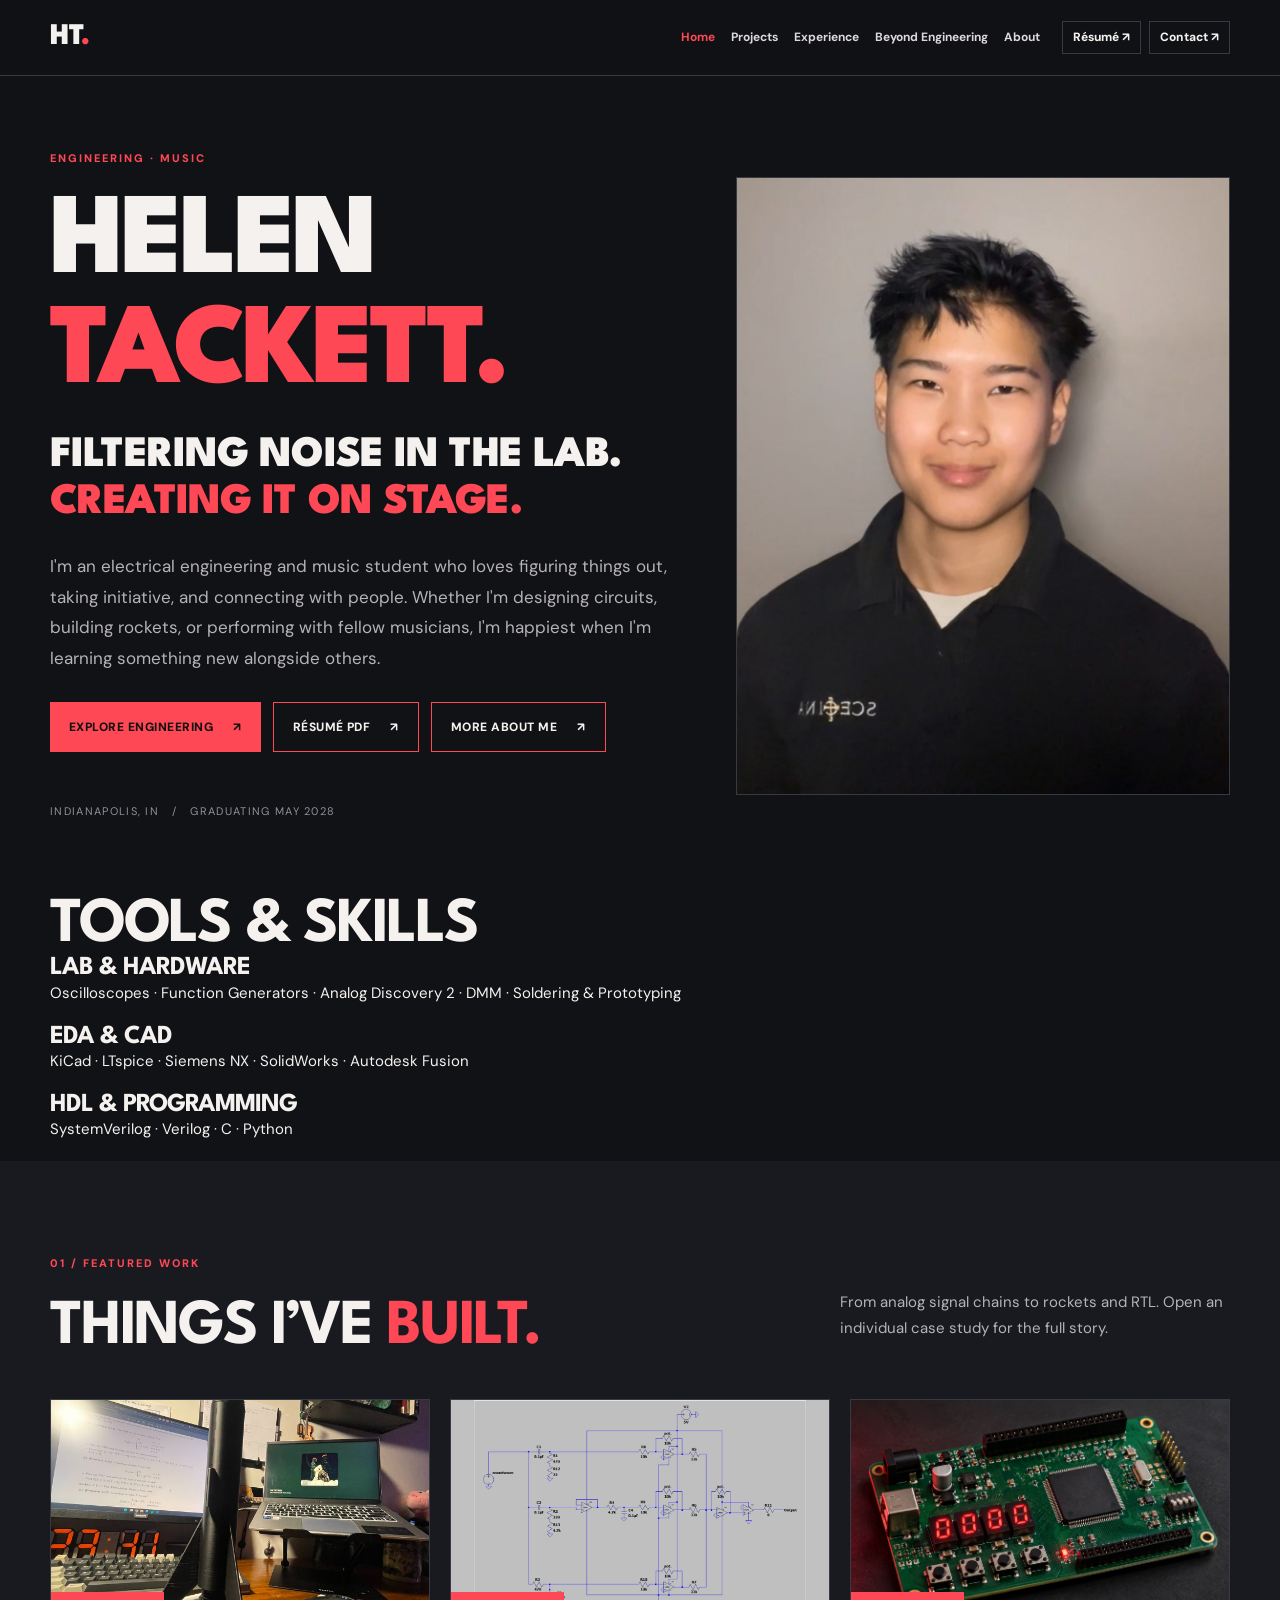
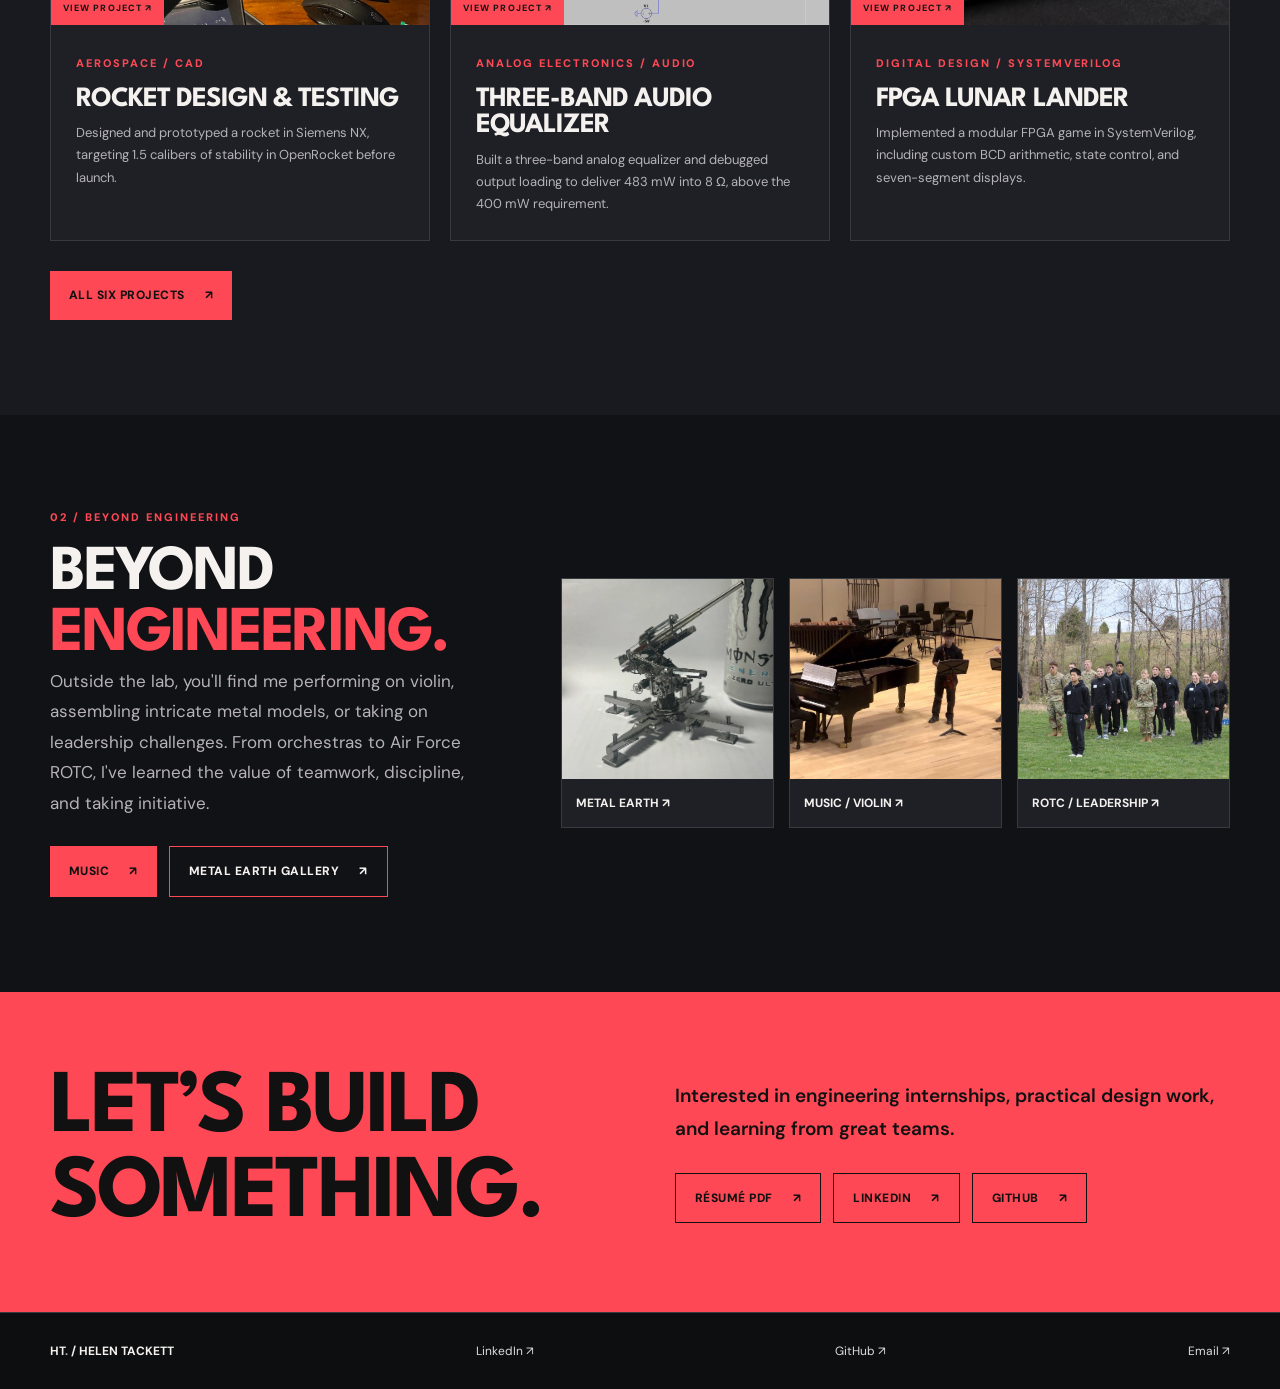
==== commit 538b578b: "Update index.html" ====
--- a/index.html
+++ b/index.html
@@ -1,4 +1,5 @@
 <!DOCTYPE html>
+
 
 <html lang="en"><head><meta charset="utf-8"/><meta content="width=device-width,initial-scale=1" name="viewport"/><meta content="#111215" name="theme-color"/><meta content="Engineering, music, and hands-on builds by Helen Tackett." name="description"/><title>Engineering &amp; Music · Helen Tackett</title><link href="assets/favicon.svg" rel="icon"/><link href="site-v9.css" rel="stylesheet"/><script defer="" src="site-v9.js"></script><style>
 .hero-tagline{font:900 clamp(27px,3.4vw,46px)/1.08 var(--head);letter-spacing:-.02em;margin:22px 0 24px;text-transform:uppercase;max-width:680px}
@@ -8,4 +9,4 @@
 .mini-tiles img{height:200px}
 @media(max-width:850px){.mini-tiles{grid-template-columns:repeat(2,minmax(0,1fr))}.hero-tagline{font-size:clamp(26px,5vw,40px)}}
 @media(max-width:550px){.mini-tiles{grid-template-columns:1fr}.mini-tiles img{height:240px}}
-</style></head><body><a class="skip" href="#main">Skip to content</a><header class="site-header"><div class="wrap nav-row"><a class="logo" href="index.html">HT<span>.</span></a><button aria-controls="main-nav" aria-expanded="false" class="mobile-menu" type="button">Menu <span>☰</span></button><nav aria-label="Main navigation" id="main-nav"><a aria-current="page" href="index.html">Home</a><a href="projects.html">Engineering</a><a href="experience.html">Experience</a><a href="rotc.html">ROTC</a><a href="music.html">Music</a><a href="metal-earth.html">Metal Earth</a><a href="about.html">About</a></nav><a class="nav-contact" href="mailto:hftackett@gmail.com">Contact ↗</a></div></header><main id="main"><section class="hero wrap"><div><p class="kicker">ENGINEERING · MUSIC</p><h1>HELEN<br/><span>TACKETT.</span></h1><h2 class="hero-tagline">FILTERING NOISE IN THE LAB.<br/><span>CREATING IT ON STAGE.</span></h2><p class="lede">I'm an electrical engineering and music student who loves figuring things out, taking initiative, and connecting with people. Whether I'm designing circuits, building rockets, or performing with fellow musicians, I'm happiest when I'm learning something new alongside others.</p><div class="actions"><a class="btn btn-red" href="projects.html">Explore engineering <span>↗</span></a><a class="btn btn-outline" href="about.html">More about me <span>↗</span></a></div><div class="hero-micro">INDIANAPOLIS, IN   /   GRADUATING MAY 2028</div></div><div class="hero-photo"><img alt="Portrait of Helen Tackett" loading="lazy" src="assets/portrait-v8.jpg"/></div></section><section class="section-toned"><div class="wrap section-pad"><p class="kicker">01 / FEATURED WORK</p><div class="split-heading"><h2>THINGS I’VE <span>BUILT.</span></h2><p>From analog signal chains to rockets and RTL. Open an individual case study for the full story.</p></div><div class="card-grid"><a class="project-card" href="projects/rocket.html"><div class="card-media"><img alt="Rocket design &amp; testing" loading="lazy" src="assets/rocket.jpg"/><span class="card-index">VIEW PROJECT ↗</span></div><div class="card-copy"><span class="eyebrow red">AEROSPACE / CAD</span><h3>Rocket design &amp; testing</h3><p>Designed and prototyped a rocket in Siemens NX, targeting 1.5 calibers of stability in OpenRocket before launch.</p></div></a><a class="project-card" href="projects/equalizer.html"><div class="card-media"><img alt="Three-band audio equalizer" loading="lazy" src="assets/equalizer-schematic.jpg"/><span class="card-index">VIEW PROJECT ↗</span></div><div class="card-copy"><span class="eyebrow red">ANALOG ELECTRONICS / AUDIO</span><h3>Three-band audio equalizer</h3><p>Built a three-band analog equalizer and debugged output loading to deliver 483 mW into 8 Ω, above the 400 mW requirement.</p></div></a><a class="project-card" href="projects/fpga.html"><div class="card-media"><img alt="Representative FPGA development board with seven-segment displays (illustrative image)" loading="lazy" src="assets/fpga-board-illustrative.webp"/><span class="image-credit">ILLUSTRATIVE BOARD IMAGE</span><span class="card-index">VIEW PROJECT ↗</span></div><div class="card-copy"><span class="eyebrow red">DIGITAL DESIGN / SYSTEMVERILOG</span><h3>FPGA Lunar Lander</h3><p>Implemented a modular FPGA game in SystemVerilog, including custom BCD arithmetic, state control, and seven-segment displays.</p></div></a></div><div class="section-cta"><a class="btn btn-red" href="projects.html">All six projects <span>↗</span></a></div></div></section><section class="wrap section-pad"><div class="section-grid"><div><p class="kicker">02 / BEYOND ENGINEERING</p><h2>BEYOND<br/><span>ENGINEERING.</span></h2><p class="lede">Outside the lab, you'll find me performing on violin, assembling intricate metal models, or taking on leadership challenges. From orchestras to Air Force ROTC, I've learned the value of teamwork, discipline, and taking initiative.</p><div class="actions"><a class="btn btn-red" href="music.html">Music <span>↗</span></a><a class="btn btn-outline" href="metal-earth.html">Metal Earth gallery <span>↗</span></a></div></div><div class="mini-tiles"><a href="metal-earth.html"><img alt="German Flak 88 miniature model" loading="lazy" src="assets/metal-earth/17.webp"/><strong>METAL EARTH ↗</strong></a><a href="music.html"><img alt="Chamber music performance" loading="lazy" src="assets/chamber-music.jpg"/><strong>MUSIC / VIOLIN ↗</strong></a><a href="rotc.html"><img alt="Flight commander training with fellow AFROTC cadets" loading="lazy" src="assets/rotc-field.jpg"/><strong>ROTC / LEADERSHIP ↗</strong></a></div></div></section><section class="red-band"><div class="wrap red-band-inner"><h2>LET’S BUILD<br/>SOMETHING.</h2><div><p>Interested in engineering internships, practical design work, and learning from great teams.</p><div class="actions"><a class="btn btn-outline" href="assets/docs/helen-tackett-resume.pdf">Résumé PDF <span>↗</span></a><a class="btn btn-outline" href="https://www.linkedin.com/in/helen-tackett">LinkedIn <span>↗</span></a></div></div></div></section></main><footer class="footer"><div class="wrap footer-grid"><strong>HT<span class="red">.</span> / HELEN TACKETT</strong><span>Engineer by practice. Builder since childhood.</span><a href="https://www.linkedin.com/in/helen-tackett" rel="noopener" target="_blank">LinkedIn ↗</a><a href="mailto:hftackett@gmail.com">Email ↗</a></div></footer><dialog aria-label="Enlarged photograph" class="lightbox"><button aria-label="Close enlarged image" class="lightbox-close" type="button">✕</button><img alt=""/><p></p></dialog></body></html>+</style></head><body><a class="skip" href="#main">Skip to content</a><header class="site-header"><div class="wrap nav-row"><a class="logo" href="index.html">HT<span>.</span></a><button aria-controls="main-nav" aria-expanded="false" class="mobile-menu" type="button">Menu <span>☰</span></button><nav aria-label="Main navigation" id="main-nav"><a aria-current="page" href="index.html">Home</a><a href="projects.html">Projects</a><a href="experience.html">Experience</a><a href="index.html#beyond-engineering">Beyond Engineering</a><a href="about.html">About</a></nav><a class="nav-contact" href="mailto:hftackett@gmail.com">Contact ↗</a></div></header><main id="main"><section class="hero wrap"><div><p class="kicker">ENGINEERING · MUSIC</p><h1>HELEN<br/><span>TACKETT.</span></h1><h2 class="hero-tagline">FILTERING NOISE IN THE LAB.<br/><span>CREATING IT ON STAGE.</span></h2><p class="lede">I'm an electrical engineering and music student who loves figuring things out, taking initiative, and connecting with people. Whether I'm designing circuits, building rockets, or performing with fellow musicians, I'm happiest when I'm learning something new alongside others.</p><div class="actions"><a class="btn btn-red" href="projects.html">Explore engineering <span>↗</span></a><a class="btn btn-outline hero-resume" href="assets/docs/helen-tackett-resume.pdf" rel="noopener noreferrer" target="_blank">Résumé PDF <span>↗</span></a><a class="btn btn-outline" href="about.html">More about me <span>↗</span></a></div><div class="hero-micro">INDIANAPOLIS, IN   /   GRADUATING MAY 2028</div></div><div class="hero-photo"><img alt="Portrait of Helen Tackett" loading="lazy" src="assets/portrait-v8.jpg"/></div></section><section aria-label="Technical skills and tools" class="skills-bar"><div class="wrap skills-bar-inner"><h2 class="skills-bar-heading">TOOLS &amp; SKILLS</h2><div class="skill-group"><h3>LAB &amp; HARDWARE</h3><p>Oscilloscopes · Function Generators · Analog Discovery 2 · DMM · Soldering &amp; Prototyping</p></div><div class="skill-group"><h3>EDA &amp; CAD</h3><p>KiCad · LTspice · Siemens NX · SolidWorks · Autodesk Fusion</p></div><div class="skill-group"><h3>HDL &amp; PROGRAMMING</h3><p>SystemVerilog · Verilog · C · Python</p></div></div></section><section class="section-toned"><div class="wrap section-pad"><p class="kicker">01 / FEATURED WORK</p><div class="split-heading"><h2>THINGS I’VE <span>BUILT.</span></h2><p>From analog signal chains to rockets and RTL. Open an individual case study for the full story.</p></div><div class="card-grid"><a class="project-card" href="projects/rocket.html"><div class="card-media"><img alt="Rocket design &amp; testing" loading="lazy" src="assets/rocket.jpg"/><span class="card-index">VIEW PROJECT ↗</span></div><div class="card-copy"><span class="eyebrow red">AEROSPACE / CAD</span><h3>Rocket design &amp; testing</h3><p>Designed and prototyped a rocket in Siemens NX, targeting 1.5 calibers of stability in OpenRocket before launch.</p></div></a><a class="project-card" href="projects/equalizer.html"><div class="card-media"><img alt="Three-band audio equalizer" loading="lazy" src="assets/equalizer-schematic.jpg"/><span class="card-index">VIEW PROJECT ↗</span></div><div class="card-copy"><span class="eyebrow red">ANALOG ELECTRONICS / AUDIO</span><h3>Three-band audio equalizer</h3><p>Built a three-band analog equalizer and debugged output loading to deliver 483 mW into 8 Ω, above the 400 mW requirement.</p></div></a><a class="project-card fpga-project-card" href="projects/fpga.html"><div class="card-media"><img alt="Representative FPGA development board with seven-segment displays (illustrative image)" loading="lazy" src="assets/fpga-board-illustrative.webp"/><span class="card-index">VIEW PROJECT ↗</span></div><div class="card-copy"><span class="eyebrow red">DIGITAL DESIGN / SYSTEMVERILOG</span><h3>FPGA Lunar Lander</h3><p>Implemented a modular FPGA game in SystemVerilog, including custom BCD arithmetic, state control, and seven-segment displays.</p></div></a></div><div class="section-cta"><a class="btn btn-red" href="projects.html">All six projects <span>↗</span></a></div></div></section><section class="wrap section-pad" id="beyond-engineering"><div class="section-grid"><div><p class="kicker">02 / BEYOND ENGINEERING</p><h2>BEYOND<br/><span>ENGINEERING.</span></h2><p class="lede">Outside the lab, you'll find me performing on violin, assembling intricate metal models, or taking on leadership challenges. From orchestras to Air Force ROTC, I've learned the value of teamwork, discipline, and taking initiative.</p><div class="actions"><a class="btn btn-red" href="music.html">Music <span>↗</span></a><a class="btn btn-outline" href="metal-earth.html">Metal Earth gallery <span>↗</span></a></div></div><div class="mini-tiles"><a href="metal-earth.html"><img alt="German Flak 88 miniature model" loading="lazy" src="assets/metal-earth/17.webp"/><strong>METAL EARTH ↗</strong></a><a href="music.html"><img alt="Chamber music performance" loading="lazy" src="assets/chamber-music.jpg"/><strong>MUSIC / VIOLIN ↗</strong></a><a href="rotc.html"><img alt="Flight commander training with fellow AFROTC cadets" loading="lazy" src="assets/rotc-field.jpg"/><strong>ROTC / LEADERSHIP ↗</strong></a></div></div></section><section class="red-band"><div class="wrap red-band-inner"><h2>LET’S BUILD<br/>SOMETHING.</h2><div><p>Interested in engineering internships, practical design work, and learning from great teams.</p><div class="actions"><a class="btn btn-outline" href="assets/docs/helen-tackett-resume.pdf" rel="noopener noreferrer" target="_blank">Résumé PDF <span>↗</span></a><a class="btn btn-outline" href="https://www.linkedin.com/in/helen-tackett" rel="noopener noreferrer" target="_blank">LinkedIn <span>↗</span></a><a class="btn btn-outline" href="https://github.com/htackett5" rel="noopener noreferrer" target="_blank">GitHub <span>↗</span></a></div></div></div></section></main><footer class="footer"><div class="wrap footer-grid"><strong>HT<span class="red">.</span> / HELEN TACKETT</strong><span>Engineer by practice. Builder since childhood.</span><a href="https://www.linkedin.com/in/helen-tackett" rel="noopener noreferrer" target="_blank">LinkedIn ↗</a><a href="https://github.com/htackett5" rel="noopener noreferrer" target="_blank">GitHub ↗</a><a href="mailto:hftackett@gmail.com">Email ↗</a></div></footer><dialog aria-label="Enlarged photograph" class="lightbox"><button aria-label="Close enlarged image" class="lightbox-close" type="button">✕</button><img alt=""/><p></p></dialog></body></html>
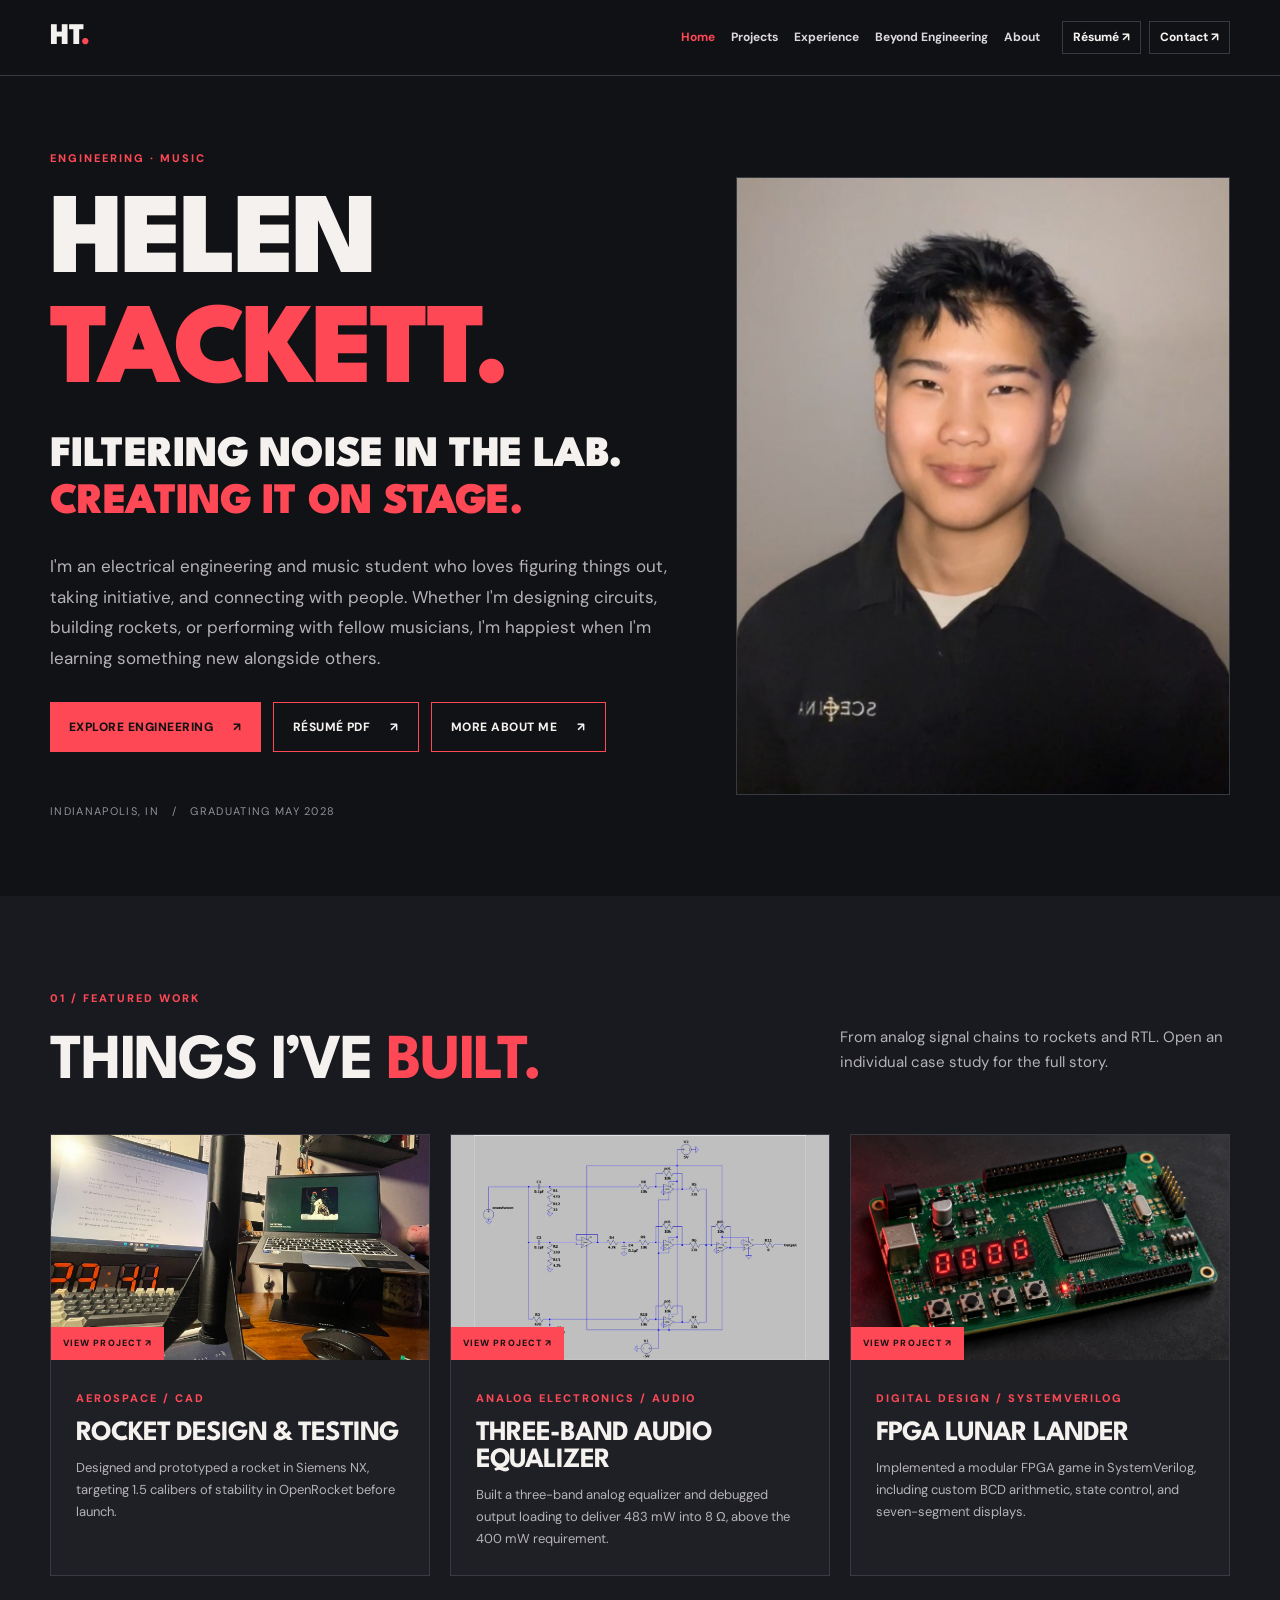
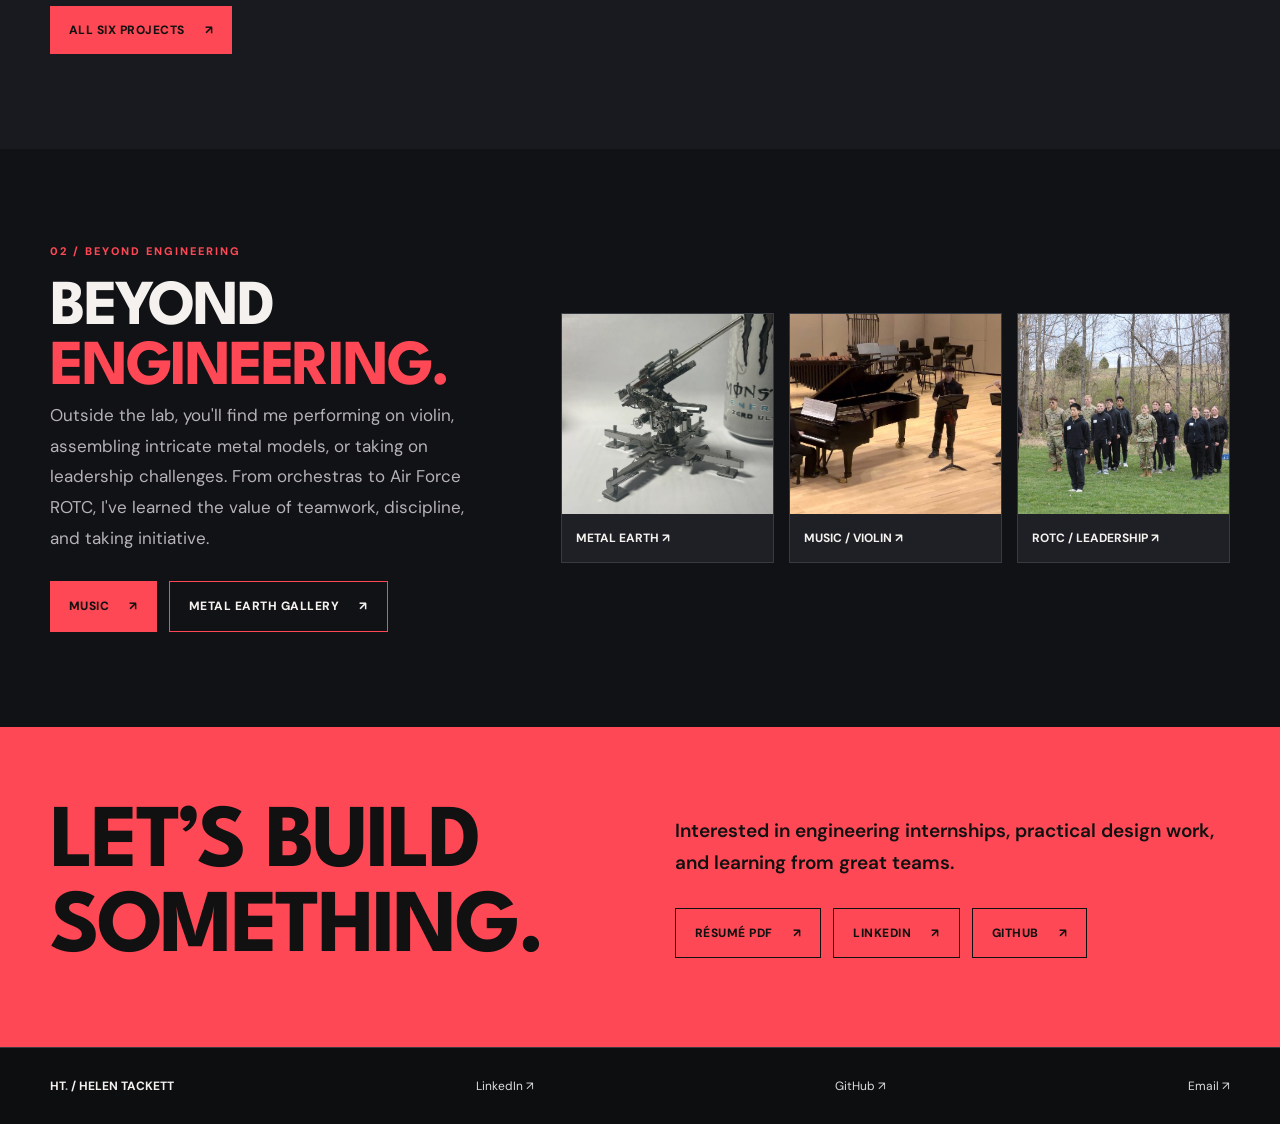
==== commit fc55a9bf: "Update index.html" ====
--- a/index.html
+++ b/index.html
@@ -1,5 +1,4 @@
 <!DOCTYPE html>
-
 
 <html lang="en"><head><meta charset="utf-8"/><meta content="width=device-width,initial-scale=1" name="viewport"/><meta content="#111215" name="theme-color"/><meta content="Engineering, music, and hands-on builds by Helen Tackett." name="description"/><title>Engineering &amp; Music · Helen Tackett</title><link href="assets/favicon.svg" rel="icon"/><link href="site-v9.css" rel="stylesheet"/><script defer="" src="site-v9.js"></script><style>
 .hero-tagline{font:900 clamp(27px,3.4vw,46px)/1.08 var(--head);letter-spacing:-.02em;margin:22px 0 24px;text-transform:uppercase;max-width:680px}
@@ -9,4 +8,4 @@
 .mini-tiles img{height:200px}
 @media(max-width:850px){.mini-tiles{grid-template-columns:repeat(2,minmax(0,1fr))}.hero-tagline{font-size:clamp(26px,5vw,40px)}}
 @media(max-width:550px){.mini-tiles{grid-template-columns:1fr}.mini-tiles img{height:240px}}
-</style></head><body><a class="skip" href="#main">Skip to content</a><header class="site-header"><div class="wrap nav-row"><a class="logo" href="index.html">HT<span>.</span></a><button aria-controls="main-nav" aria-expanded="false" class="mobile-menu" type="button">Menu <span>☰</span></button><nav aria-label="Main navigation" id="main-nav"><a aria-current="page" href="index.html">Home</a><a href="projects.html">Projects</a><a href="experience.html">Experience</a><a href="index.html#beyond-engineering">Beyond Engineering</a><a href="about.html">About</a></nav><a class="nav-contact" href="mailto:hftackett@gmail.com">Contact ↗</a></div></header><main id="main"><section class="hero wrap"><div><p class="kicker">ENGINEERING · MUSIC</p><h1>HELEN<br/><span>TACKETT.</span></h1><h2 class="hero-tagline">FILTERING NOISE IN THE LAB.<br/><span>CREATING IT ON STAGE.</span></h2><p class="lede">I'm an electrical engineering and music student who loves figuring things out, taking initiative, and connecting with people. Whether I'm designing circuits, building rockets, or performing with fellow musicians, I'm happiest when I'm learning something new alongside others.</p><div class="actions"><a class="btn btn-red" href="projects.html">Explore engineering <span>↗</span></a><a class="btn btn-outline hero-resume" href="assets/docs/helen-tackett-resume.pdf" rel="noopener noreferrer" target="_blank">Résumé PDF <span>↗</span></a><a class="btn btn-outline" href="about.html">More about me <span>↗</span></a></div><div class="hero-micro">INDIANAPOLIS, IN   /   GRADUATING MAY 2028</div></div><div class="hero-photo"><img alt="Portrait of Helen Tackett" loading="lazy" src="assets/portrait-v8.jpg"/></div></section><section aria-label="Technical skills and tools" class="skills-bar"><div class="wrap skills-bar-inner"><h2 class="skills-bar-heading">TOOLS &amp; SKILLS</h2><div class="skill-group"><h3>LAB &amp; HARDWARE</h3><p>Oscilloscopes · Function Generators · Analog Discovery 2 · DMM · Soldering &amp; Prototyping</p></div><div class="skill-group"><h3>EDA &amp; CAD</h3><p>KiCad · LTspice · Siemens NX · SolidWorks · Autodesk Fusion</p></div><div class="skill-group"><h3>HDL &amp; PROGRAMMING</h3><p>SystemVerilog · Verilog · C · Python</p></div></div></section><section class="section-toned"><div class="wrap section-pad"><p class="kicker">01 / FEATURED WORK</p><div class="split-heading"><h2>THINGS I’VE <span>BUILT.</span></h2><p>From analog signal chains to rockets and RTL. Open an individual case study for the full story.</p></div><div class="card-grid"><a class="project-card" href="projects/rocket.html"><div class="card-media"><img alt="Rocket design &amp; testing" loading="lazy" src="assets/rocket.jpg"/><span class="card-index">VIEW PROJECT ↗</span></div><div class="card-copy"><span class="eyebrow red">AEROSPACE / CAD</span><h3>Rocket design &amp; testing</h3><p>Designed and prototyped a rocket in Siemens NX, targeting 1.5 calibers of stability in OpenRocket before launch.</p></div></a><a class="project-card" href="projects/equalizer.html"><div class="card-media"><img alt="Three-band audio equalizer" loading="lazy" src="assets/equalizer-schematic.jpg"/><span class="card-index">VIEW PROJECT ↗</span></div><div class="card-copy"><span class="eyebrow red">ANALOG ELECTRONICS / AUDIO</span><h3>Three-band audio equalizer</h3><p>Built a three-band analog equalizer and debugged output loading to deliver 483 mW into 8 Ω, above the 400 mW requirement.</p></div></a><a class="project-card fpga-project-card" href="projects/fpga.html"><div class="card-media"><img alt="Representative FPGA development board with seven-segment displays (illustrative image)" loading="lazy" src="assets/fpga-board-illustrative.webp"/><span class="card-index">VIEW PROJECT ↗</span></div><div class="card-copy"><span class="eyebrow red">DIGITAL DESIGN / SYSTEMVERILOG</span><h3>FPGA Lunar Lander</h3><p>Implemented a modular FPGA game in SystemVerilog, including custom BCD arithmetic, state control, and seven-segment displays.</p></div></a></div><div class="section-cta"><a class="btn btn-red" href="projects.html">All six projects <span>↗</span></a></div></div></section><section class="wrap section-pad" id="beyond-engineering"><div class="section-grid"><div><p class="kicker">02 / BEYOND ENGINEERING</p><h2>BEYOND<br/><span>ENGINEERING.</span></h2><p class="lede">Outside the lab, you'll find me performing on violin, assembling intricate metal models, or taking on leadership challenges. From orchestras to Air Force ROTC, I've learned the value of teamwork, discipline, and taking initiative.</p><div class="actions"><a class="btn btn-red" href="music.html">Music <span>↗</span></a><a class="btn btn-outline" href="metal-earth.html">Metal Earth gallery <span>↗</span></a></div></div><div class="mini-tiles"><a href="metal-earth.html"><img alt="German Flak 88 miniature model" loading="lazy" src="assets/metal-earth/17.webp"/><strong>METAL EARTH ↗</strong></a><a href="music.html"><img alt="Chamber music performance" loading="lazy" src="assets/chamber-music.jpg"/><strong>MUSIC / VIOLIN ↗</strong></a><a href="rotc.html"><img alt="Flight commander training with fellow AFROTC cadets" loading="lazy" src="assets/rotc-field.jpg"/><strong>ROTC / LEADERSHIP ↗</strong></a></div></div></section><section class="red-band"><div class="wrap red-band-inner"><h2>LET’S BUILD<br/>SOMETHING.</h2><div><p>Interested in engineering internships, practical design work, and learning from great teams.</p><div class="actions"><a class="btn btn-outline" href="assets/docs/helen-tackett-resume.pdf" rel="noopener noreferrer" target="_blank">Résumé PDF <span>↗</span></a><a class="btn btn-outline" href="https://www.linkedin.com/in/helen-tackett" rel="noopener noreferrer" target="_blank">LinkedIn <span>↗</span></a><a class="btn btn-outline" href="https://github.com/htackett5" rel="noopener noreferrer" target="_blank">GitHub <span>↗</span></a></div></div></div></section></main><footer class="footer"><div class="wrap footer-grid"><strong>HT<span class="red">.</span> / HELEN TACKETT</strong><span>Engineer by practice. Builder since childhood.</span><a href="https://www.linkedin.com/in/helen-tackett" rel="noopener noreferrer" target="_blank">LinkedIn ↗</a><a href="https://github.com/htackett5" rel="noopener noreferrer" target="_blank">GitHub ↗</a><a href="mailto:hftackett@gmail.com">Email ↗</a></div></footer><dialog aria-label="Enlarged photograph" class="lightbox"><button aria-label="Close enlarged image" class="lightbox-close" type="button">✕</button><img alt=""/><p></p></dialog></body></html>+</style></head><body><a class="skip" href="#main">Skip to content</a><header class="site-header"><div class="wrap nav-row"><a class="logo" href="index.html">HT<span>.</span></a><button aria-controls="main-nav" aria-expanded="false" class="mobile-menu" type="button">Menu <span>☰</span></button><nav aria-label="Main navigation" id="main-nav"><a aria-current="page" href="index.html">Home</a><a href="projects.html">Projects</a><a href="experience.html">Experience</a><a href="index.html#beyond-engineering">Beyond Engineering</a><a href="about.html">About</a></nav><a class="nav-contact" href="mailto:hftackett@gmail.com">Contact ↗</a></div></header><main id="main"><section class="hero wrap"><div><p class="kicker">ENGINEERING · MUSIC</p><h1>HELEN<br/><span>TACKETT.</span></h1><h2 class="hero-tagline">FILTERING NOISE IN THE LAB.<br/><span>CREATING IT ON STAGE.</span></h2><p class="lede">I'm an electrical engineering and music student who loves figuring things out, taking initiative, and connecting with people. Whether I'm designing circuits, building rockets, or performing with fellow musicians, I'm happiest when I'm learning something new alongside others.</p><div class="actions"><a class="btn btn-red" href="projects.html">Explore engineering <span>↗</span></a><a class="btn btn-outline hero-resume" href="assets/docs/helen-tackett-resume.pdf" rel="noopener noreferrer" target="_blank">Résumé PDF <span>↗</span></a><a class="btn btn-outline" href="about.html">More about me <span>↗</span></a></div><div class="hero-micro">INDIANAPOLIS, IN   /   GRADUATING MAY 2028</div></div><div class="hero-photo"><img alt="Portrait of Helen Tackett" loading="lazy" src="assets/portrait-v8.jpg"/></div></section><section class="section-toned"><div class="wrap section-pad"><p class="kicker">01 / FEATURED WORK</p><div class="split-heading"><h2>THINGS I’VE <span>BUILT.</span></h2><p>From analog signal chains to rockets and RTL. Open an individual case study for the full story.</p></div><div class="card-grid"><a class="project-card" href="projects/rocket.html"><div class="card-media"><img alt="Rocket design &amp; testing" loading="lazy" src="assets/rocket.jpg"/><span class="card-index">VIEW PROJECT ↗</span></div><div class="card-copy"><span class="eyebrow red">AEROSPACE / CAD</span><h3>Rocket design &amp; testing</h3><p>Designed and prototyped a rocket in Siemens NX, targeting 1.5 calibers of stability in OpenRocket before launch.</p></div></a><a class="project-card" href="projects/equalizer.html"><div class="card-media"><img alt="Three-band audio equalizer" loading="lazy" src="assets/equalizer-schematic.jpg"/><span class="card-index">VIEW PROJECT ↗</span></div><div class="card-copy"><span class="eyebrow red">ANALOG ELECTRONICS / AUDIO</span><h3>Three-band audio equalizer</h3><p>Built a three-band analog equalizer and debugged output loading to deliver 483 mW into 8 Ω, above the 400 mW requirement.</p></div></a><a class="project-card fpga-project-card" href="projects/fpga.html"><div class="card-media"><img alt="Representative FPGA development board with seven-segment displays (illustrative image)" loading="lazy" src="assets/fpga-board-illustrative.webp"/><span class="card-index">VIEW PROJECT ↗</span></div><div class="card-copy"><span class="eyebrow red">DIGITAL DESIGN / SYSTEMVERILOG</span><h3>FPGA Lunar Lander</h3><p>Implemented a modular FPGA game in SystemVerilog, including custom BCD arithmetic, state control, and seven-segment displays.</p></div></a></div><div class="section-cta"><a class="btn btn-red" href="projects.html">All six projects <span>↗</span></a></div></div></section><section class="wrap section-pad" id="beyond-engineering"><div class="section-grid"><div><p class="kicker">02 / BEYOND ENGINEERING</p><h2>BEYOND<br/><span>ENGINEERING.</span></h2><p class="lede">Outside the lab, you'll find me performing on violin, assembling intricate metal models, or taking on leadership challenges. From orchestras to Air Force ROTC, I've learned the value of teamwork, discipline, and taking initiative.</p><div class="actions"><a class="btn btn-red" href="music.html">Music <span>↗</span></a><a class="btn btn-outline" href="metal-earth.html">Metal Earth gallery <span>↗</span></a></div></div><div class="mini-tiles"><a href="metal-earth.html"><img alt="German Flak 88 miniature model" loading="lazy" src="assets/metal-earth/17.webp"/><strong>METAL EARTH ↗</strong></a><a href="music.html"><img alt="Chamber music performance" loading="lazy" src="assets/chamber-music.jpg"/><strong>MUSIC / VIOLIN ↗</strong></a><a href="rotc.html"><img alt="Flight commander training with fellow AFROTC cadets" loading="lazy" src="assets/rotc-field.jpg"/><strong>ROTC / LEADERSHIP ↗</strong></a></div></div></section><section class="red-band"><div class="wrap red-band-inner"><h2>LET’S BUILD<br/>SOMETHING.</h2><div><p>Interested in engineering internships, practical design work, and learning from great teams.</p><div class="actions"><a class="btn btn-outline" href="assets/docs/helen-tackett-resume.pdf" rel="noopener noreferrer" target="_blank">Résumé PDF <span>↗</span></a><a class="btn btn-outline" href="https://www.linkedin.com/in/helen-tackett" rel="noopener noreferrer" target="_blank">LinkedIn <span>↗</span></a><a class="btn btn-outline" href="https://github.com/htackett5" rel="noopener noreferrer" target="_blank">GitHub <span>↗</span></a></div></div></div></section></main><footer class="footer"><div class="wrap footer-grid"><strong>HT<span class="red">.</span> / HELEN TACKETT</strong><span>Engineer by practice. Builder since childhood.</span><a href="https://www.linkedin.com/in/helen-tackett" rel="noopener noreferrer" target="_blank">LinkedIn ↗</a><a href="https://github.com/htackett5" rel="noopener noreferrer" target="_blank">GitHub ↗</a><a href="mailto:hftackett@gmail.com">Email ↗</a></div></footer><dialog aria-label="Enlarged photograph" class="lightbox"><button aria-label="Close enlarged image" class="lightbox-close" type="button">✕</button><img alt=""/><p></p></dialog></body></html>
